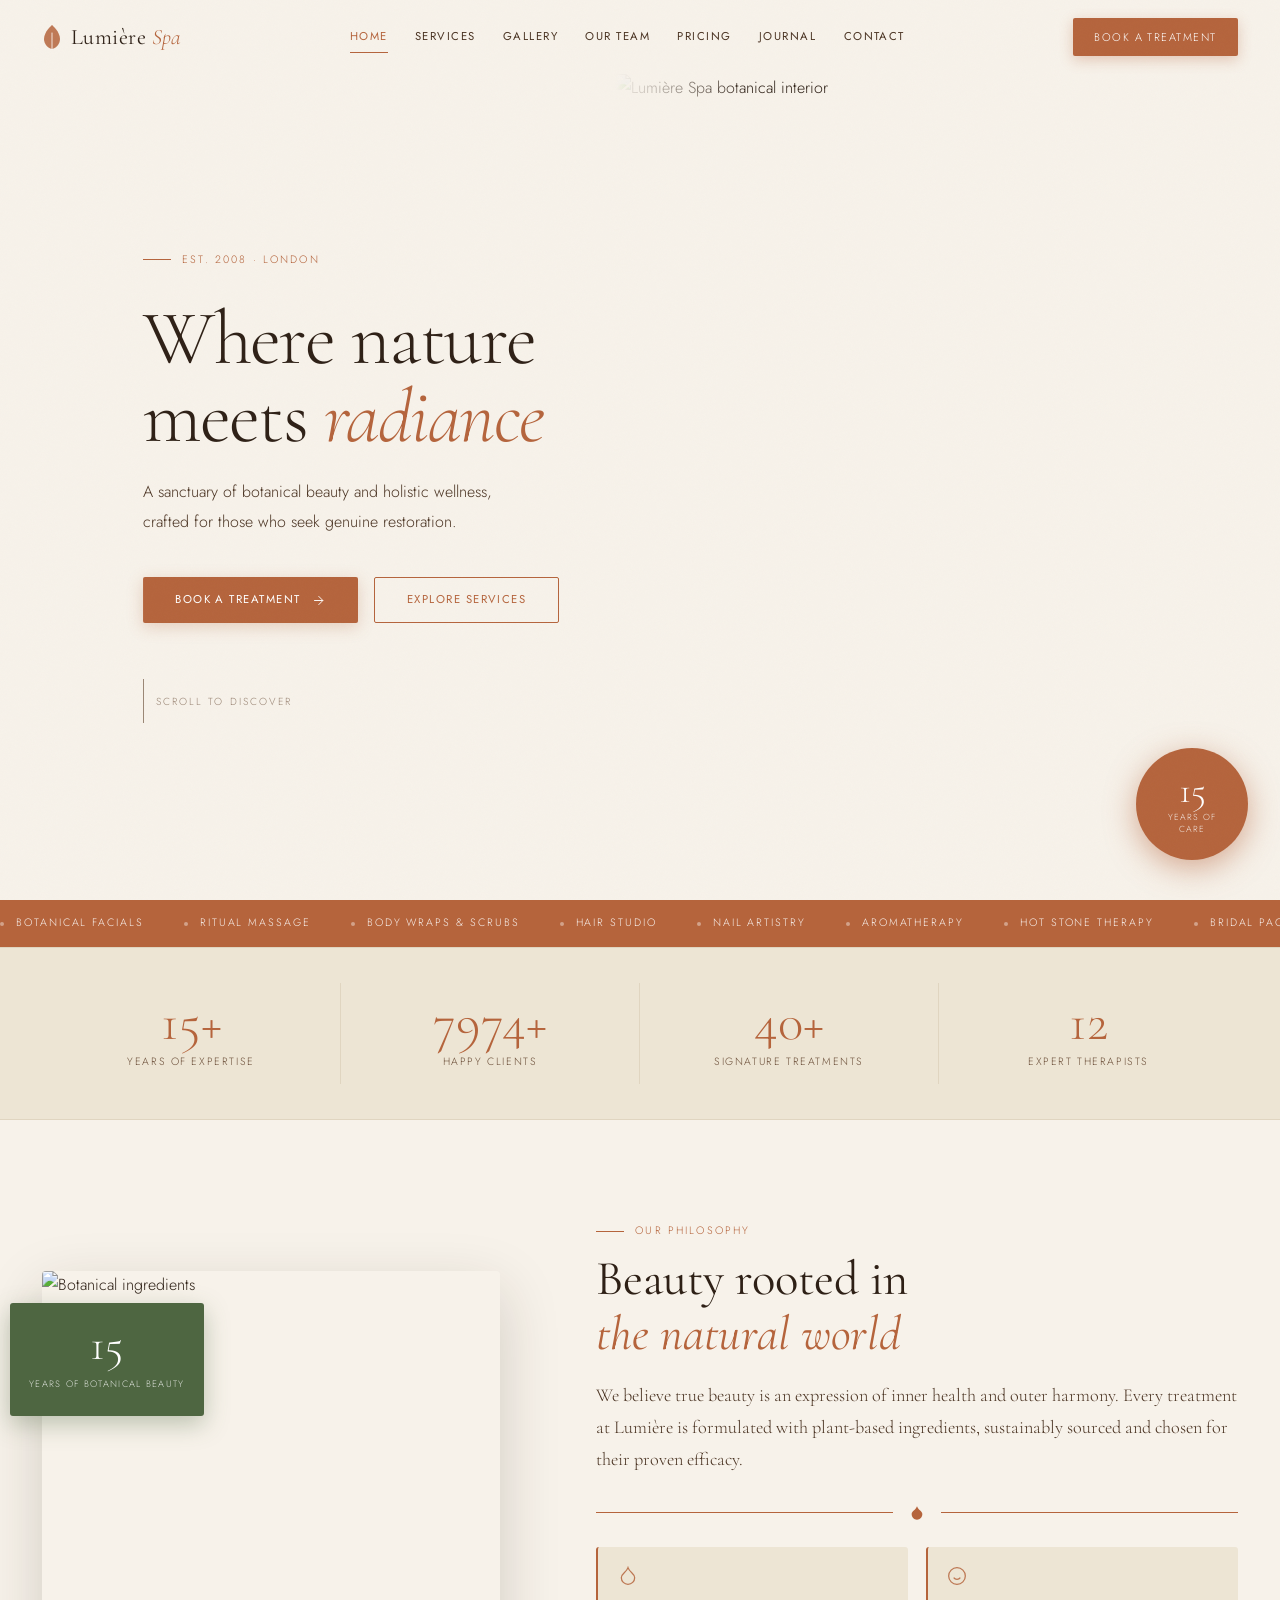
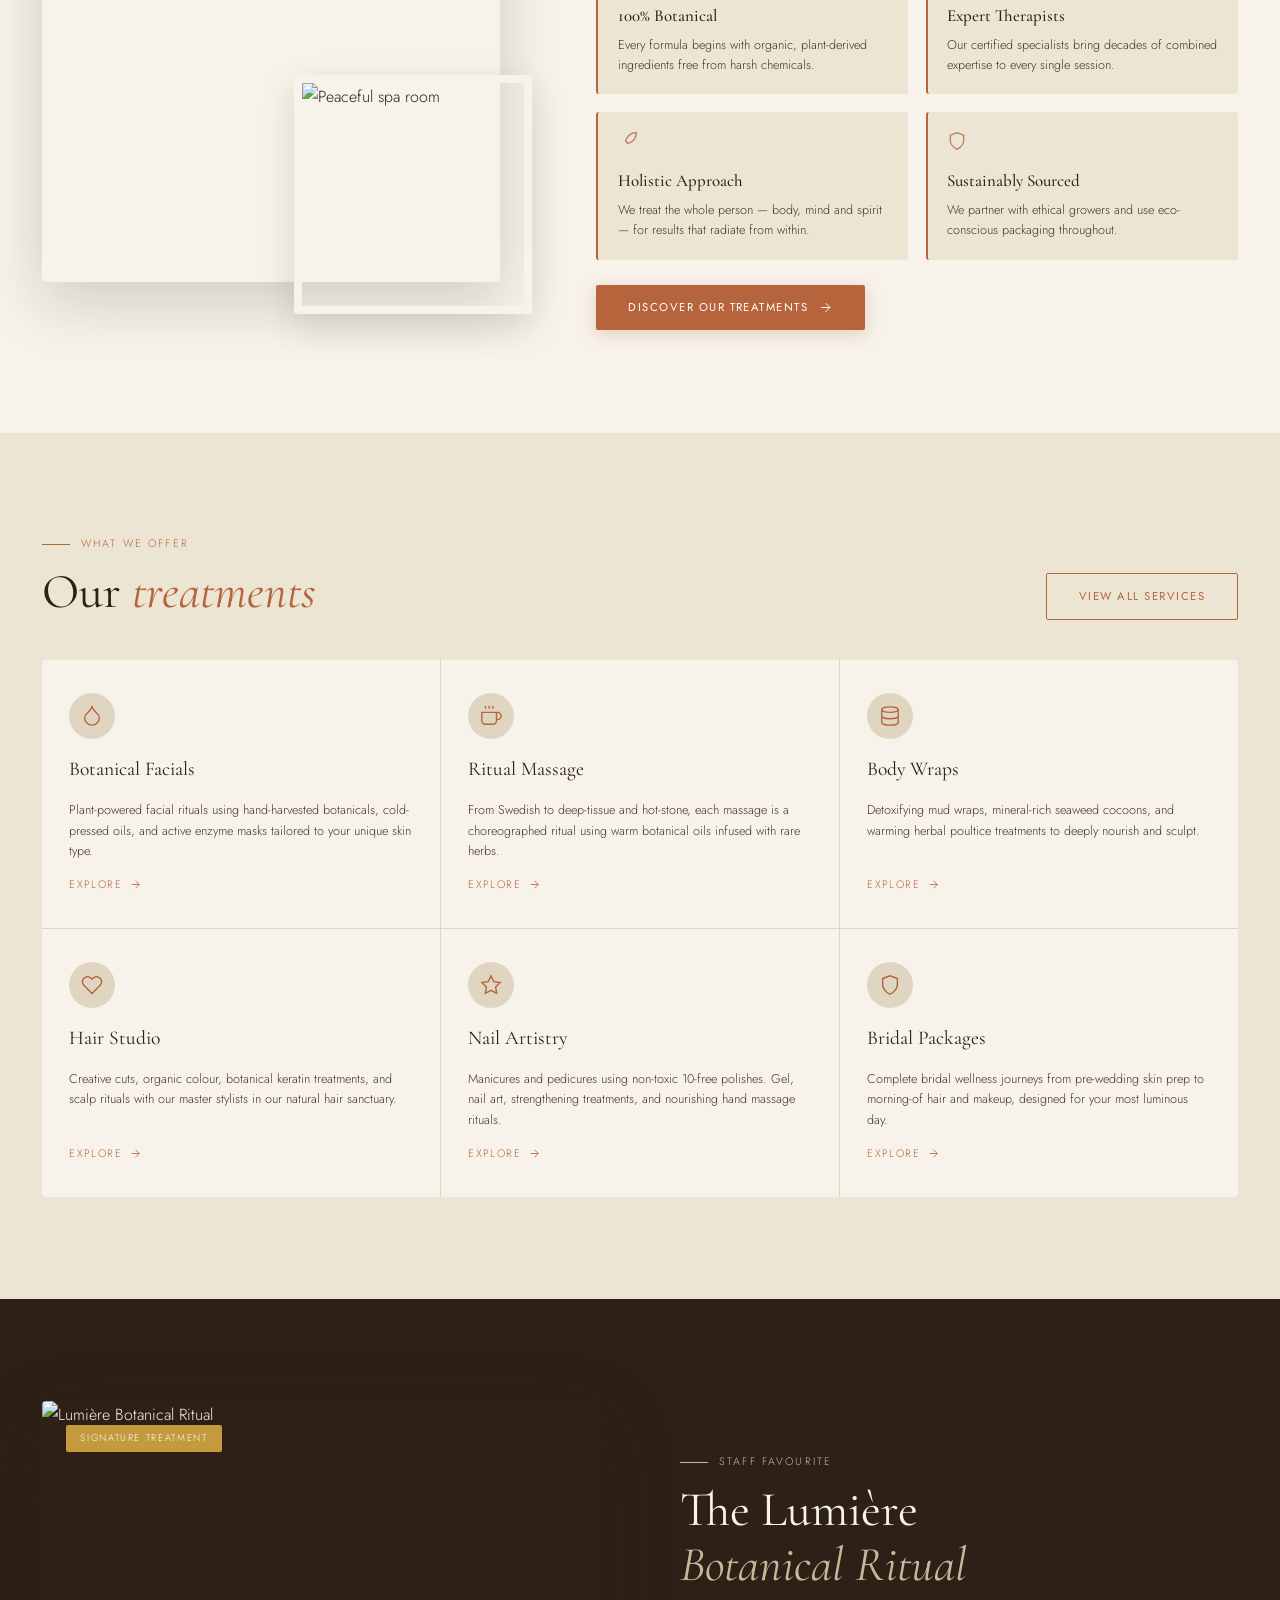
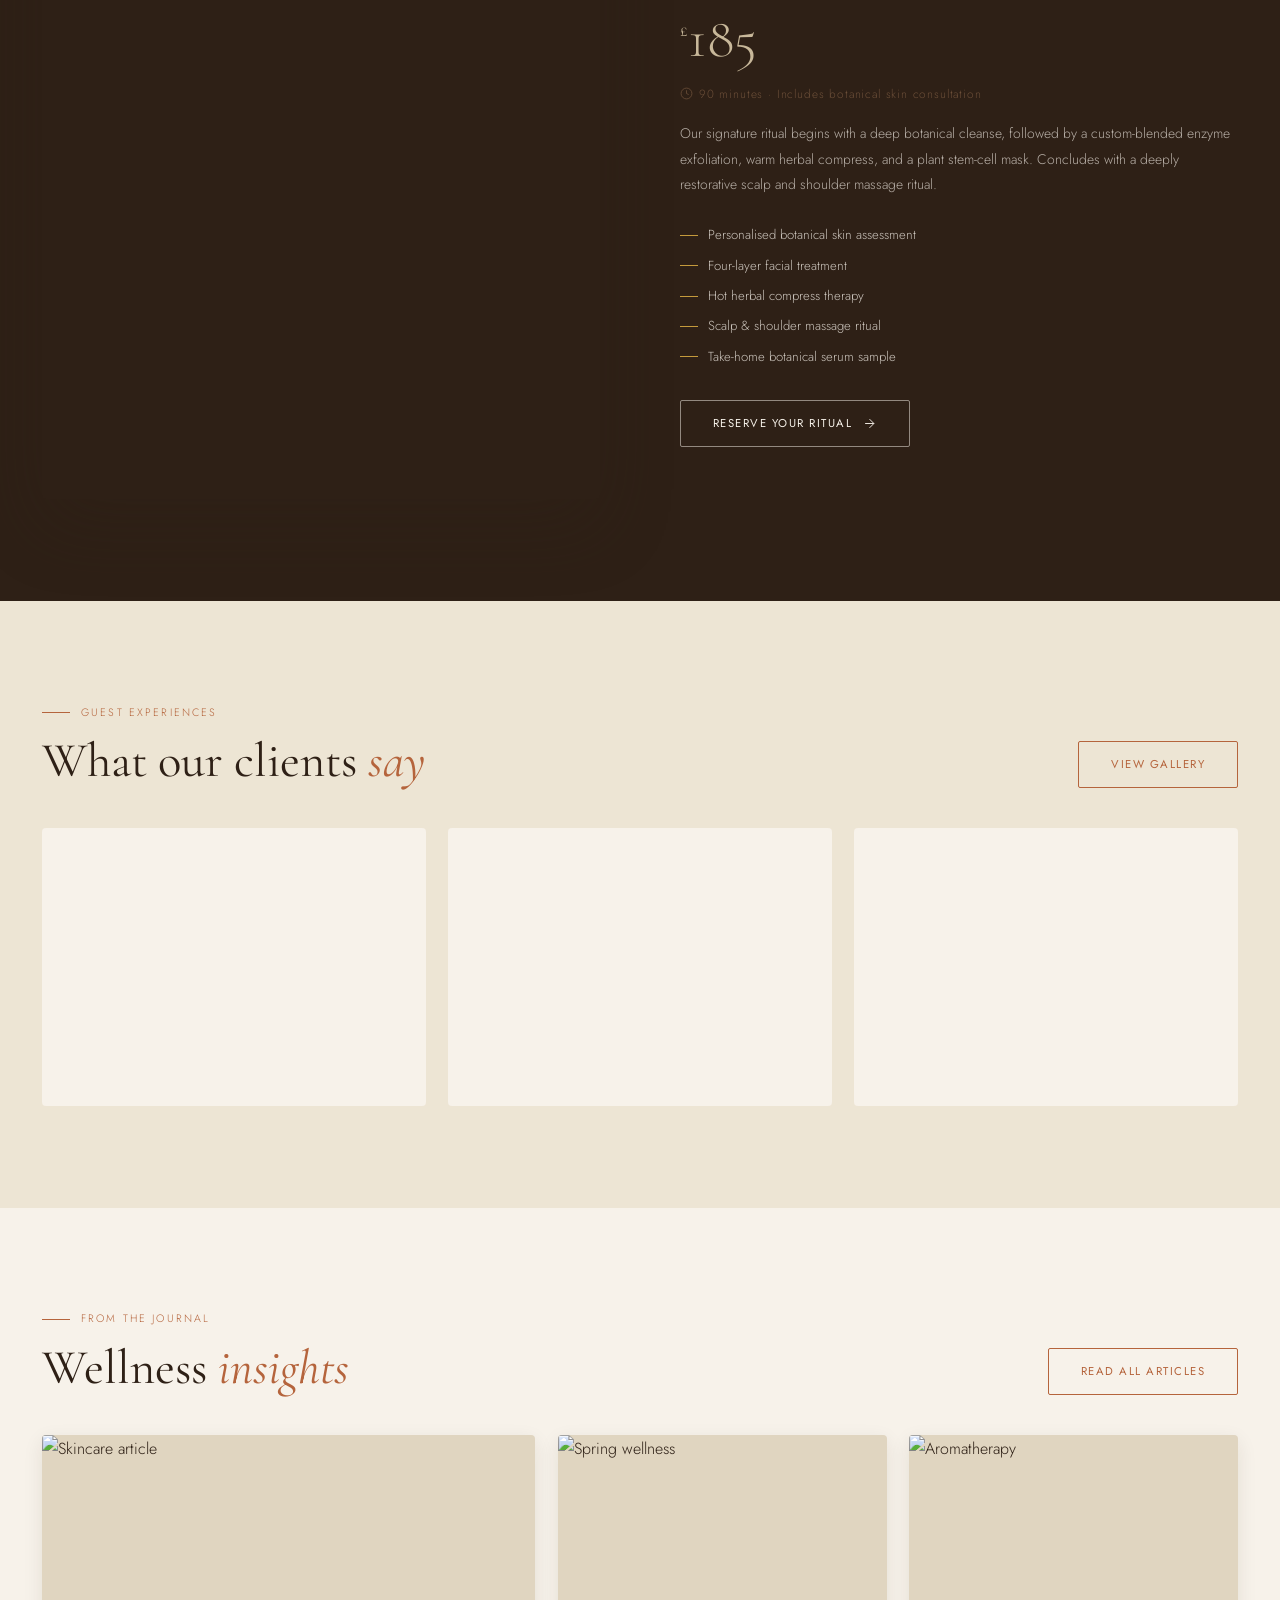
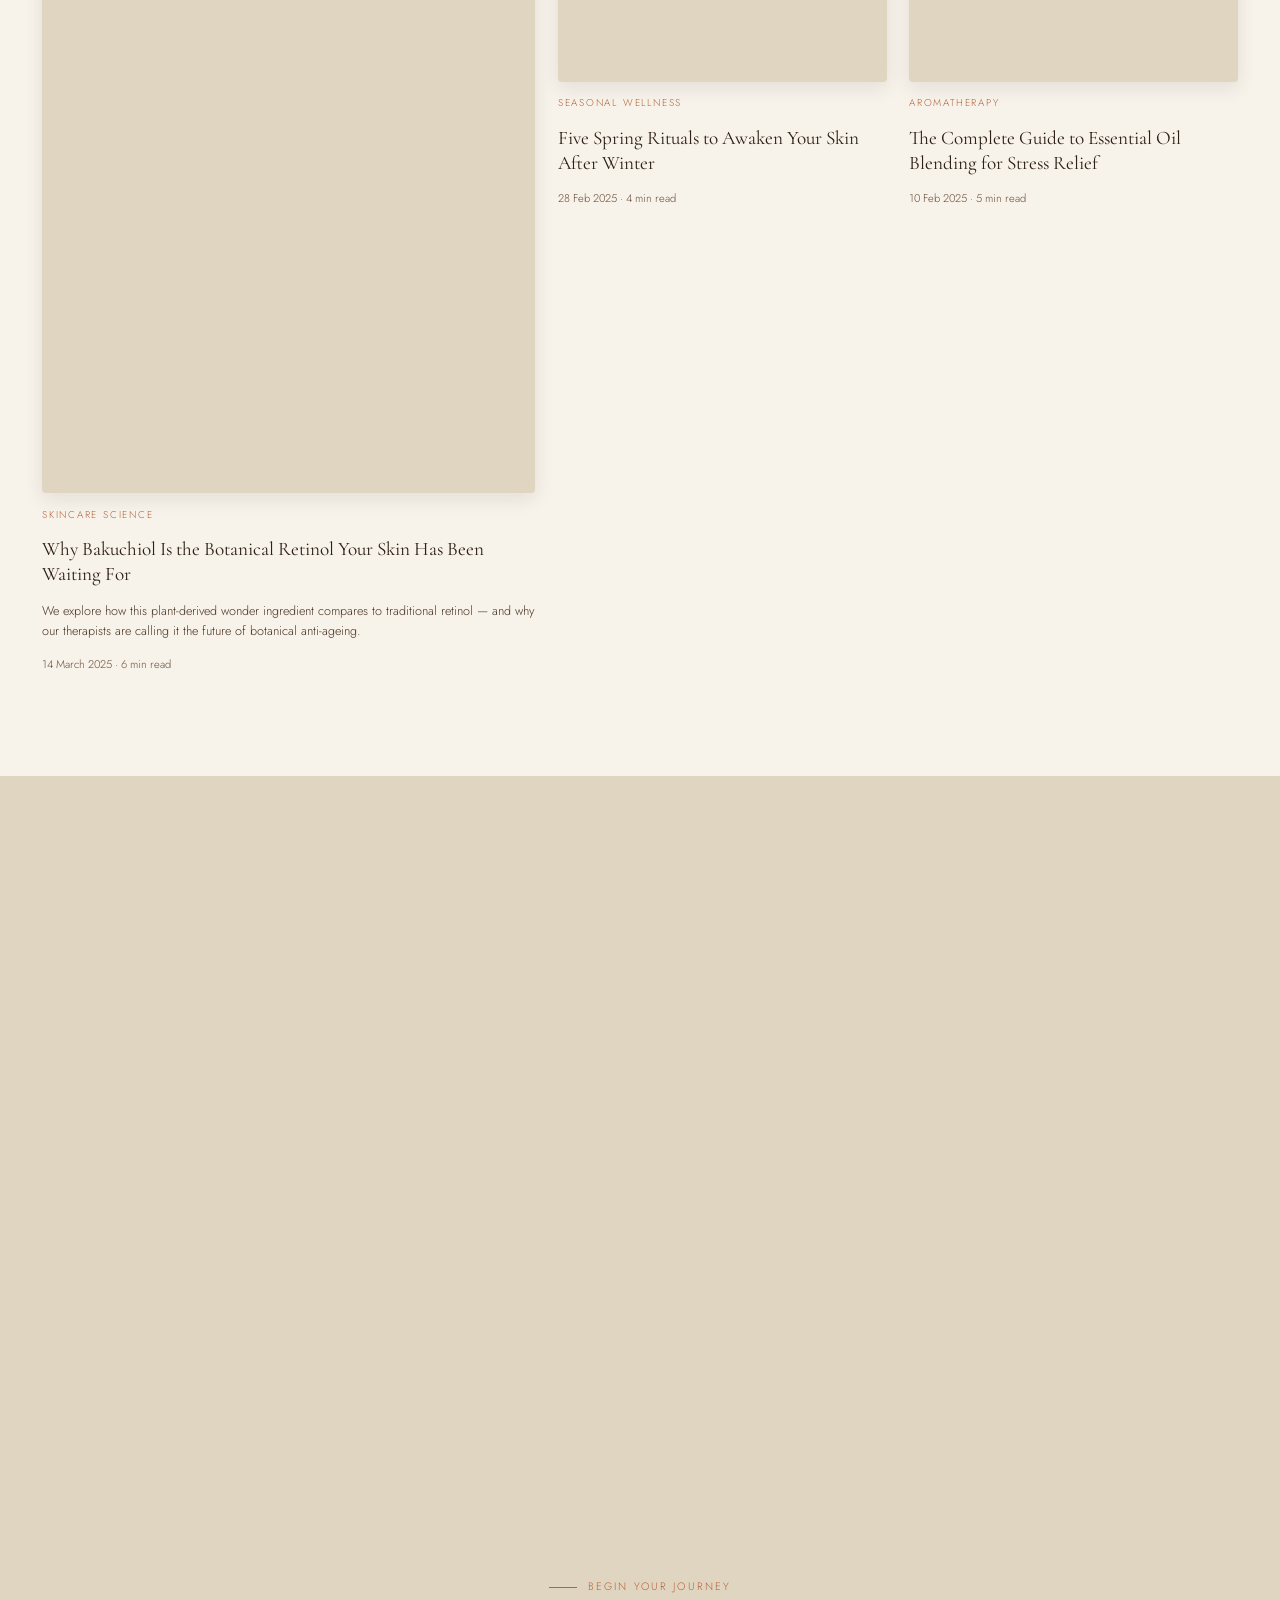
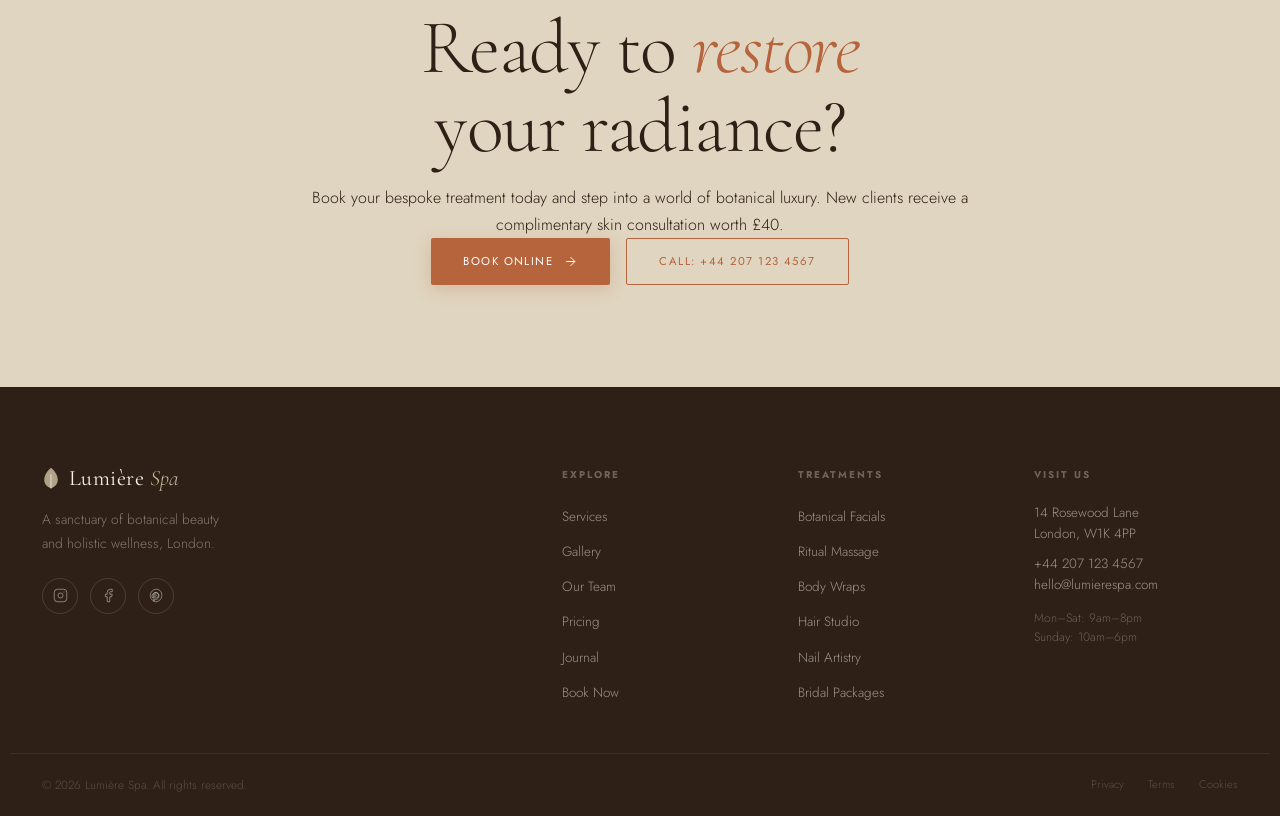
==== index.html @ 9cd01b58 "demo" ====
<!DOCTYPE html>
<html lang="en">
<head>
<meta charset="UTF-8"><meta name="viewport" content="width=device-width,initial-scale=1">
<title>Lumière Spa — Botanical Wellness & Beauty, London</title>
<link rel="stylesheet" href="style.css">
<style>
.hero{min-height:100svh;padding-top:var(--nav);display:grid;grid-template-columns:1fr 1.08fr;overflow:hidden}
.hero-l{display:flex;flex-direction:column;justify-content:center;padding:5rem 3.5rem 5rem 2rem;max-width:650px;margin-left:auto;position:relative;z-index:2}
.hero-sub{font-size:1rem;color:var(--bark2);max-width:390px;line-height:1.85;margin-bottom:2.5rem}
.hero-btns{display:flex;gap:1rem;flex-wrap:wrap}
.hero-scroll{margin-top:3.5rem;display:flex;align-items:center;gap:12px;font-size:.64rem;letter-spacing:.2em;text-transform:uppercase;color:var(--bark3);opacity:.65}
.hero-line{width:1px;height:44px;background:var(--bark3);animation:pulse 2s ease-in-out infinite}
@keyframes pulse{0%,100%{transform:scaleY(1);opacity:.4}50%{transform:scaleY(1.5);opacity:1}}
.hero-r{position:relative;overflow:hidden}
.hero-r img{width:100%;height:100%;object-fit:cover;transition:transform 10s ease}
.hero-r:hover img{transform:scale(1.06)}
.hero-fade{position:absolute;inset:0;background:linear-gradient(90deg,var(--cream) 0%,transparent 20%)}
.hero-badge{position:absolute;bottom:2.5rem;right:2rem;width:112px;height:112px;background:var(--terra);border-radius:50%;display:flex;flex-direction:column;align-items:center;justify-content:center;color:#fff;text-align:center;box-shadow:0 8px 30px rgba(181,100,60,.5);animation:float 4s ease-in-out infinite}
.hero-badge strong{font-family:var(--serif);font-size:2.3rem;font-weight:300;line-height:1;display:block}
.hero-badge small{font-size:.55rem;letter-spacing:.1em;text-transform:uppercase;opacity:.85;max-width:65px;line-height:1.3;display:block;margin-top:.15rem}
@keyframes float{0%,100%{transform:translateY(0) rotate(0)}50%{transform:translateY(-12px) rotate(2deg)}}

.stats{padding:2.2rem 0;background:var(--cream2);border-top:1px solid var(--parchment);border-bottom:1px solid var(--parchment)}
.sg{display:grid;grid-template-columns:repeat(4,1fr);text-align:center}
.si{padding:.8rem;border-right:1px solid var(--parchment)}
.si:last-child{border-right:none}
.si-n{font-family:var(--serif);font-size:3.3rem;font-weight:300;color:var(--terra);line-height:1;display:block;transition:transform .3s}
.si:hover .si-n{transform:scale(1.1) translateY(-3px)}
.si-l{font-size:.66rem;letter-spacing:.15em;text-transform:uppercase;color:var(--bark3);margin-top:.25rem;display:block}

.phil{display:grid;grid-template-columns:1fr 1.4fr;gap:6rem;align-items:center}
.phil-imgs{position:relative}
.pm{width:100%;aspect-ratio:3/4;object-fit:cover;border-radius:4px;box-shadow:0 20px 60px rgba(46,32,22,.18)}
.pa{position:absolute;bottom:-2rem;right:-2rem;width:52%;aspect-ratio:1;object-fit:cover;border-radius:4px;border:8px solid var(--cream);box-shadow:0 12px 35px rgba(46,32,22,.14)}
.pyr{position:absolute;top:2rem;left:-2rem;background:var(--moss);color:#fff;padding:1.3rem 1.2rem;text-align:center;border-radius:3px;box-shadow:0 8px 24px rgba(78,102,65,.35)}
.pyr strong{font-family:var(--serif);font-size:2.8rem;font-weight:300;display:block;line-height:1}
.pyr span{font-size:.58rem;letter-spacing:.14em;text-transform:uppercase;opacity:.8}
.phil-lead{font-family:var(--serif);font-size:1.14rem;font-weight:300;line-height:1.75;color:var(--bark2);margin:1.2rem 0 1.8rem}
.pillars{display:grid;grid-template-columns:1fr 1fr;gap:1.1rem;margin:1.6rem 0}
.pillar{padding:1.2rem;background:var(--cream2);border-radius:3px;border-left:2px solid var(--terra);transition:transform .3s,box-shadow .3s}
.pillar:hover{transform:translateY(-3px);box-shadow:0 8px 22px rgba(46,32,22,.08)}
.p-ico{color:var(--terra);margin-bottom:.5rem;opacity:.85}
.pillar h4{font-family:var(--serif);font-size:1.06rem;font-weight:500;margin-bottom:.25rem}
.pillar p{font-size:.79rem;color:var(--bark2);line-height:1.6}

.svc-grid{display:grid;grid-template-columns:repeat(3,1fr);gap:1px;background:var(--parchment);border-radius:4px;overflow:hidden;margin-top:2.5rem}
.svc-card{background:var(--cream);padding:2.1rem 1.7rem;display:flex;flex-direction:column;gap:.85rem;transition:background .3s,transform .3s;position:relative;overflow:hidden;cursor:pointer;text-decoration:none;color:inherit}
.svc-card::after{content:'';position:absolute;bottom:0;left:0;right:0;height:2px;background:var(--terra);transform:scaleX(0);transform-origin:left;transition:transform .35s var(--ease)}
.svc-card:hover{background:var(--cream2);transform:translateY(-4px)}
.svc-card:hover::after{transform:scaleX(1)}
.svc-ico{width:46px;height:46px;background:var(--parchment);border-radius:50%;display:flex;align-items:center;justify-content:center;color:var(--terra);transition:background .3s,transform .4s}
.svc-card:hover .svc-ico{background:var(--terra);color:#fff;transform:rotate(15deg) scale(1.12)}
.svc-card h3{font-family:var(--serif);font-size:1.22rem;font-weight:400}
.svc-card p{font-size:.79rem;color:var(--bark2);flex:1;line-height:1.65}
.svc-lnk{font-size:.67rem;letter-spacing:.13em;text-transform:uppercase;color:var(--terra);display:flex;align-items:center;gap:7px;transition:gap .3s}
.svc-card:hover .svc-lnk{gap:11px}

.feat-grid{display:grid;grid-template-columns:1fr 1fr;gap:5rem;align-items:center}
.feat-img{position:relative;aspect-ratio:4/5;overflow:hidden;border-radius:4px;box-shadow:0 24px 70px rgba(46,32,22,.3)}
.feat-img img{width:100%;height:100%;object-fit:cover;transition:transform .7s ease}
.feat-img:hover img{transform:scale(1.05)}
.feat-tag{position:absolute;top:1.5rem;left:1.5rem;background:var(--gold);color:#fff;padding:.32rem .9rem;font-size:.6rem;letter-spacing:.17em;text-transform:uppercase;border-radius:2px}
.feat-price{font-family:var(--serif);font-size:3.5rem;font-weight:300;color:var(--sand);margin:1.1rem 0;line-height:1}
.feat-price sup{font-size:1.1rem;vertical-align:super}
.feat-dur{font-size:.74rem;letter-spacing:.07em;color:var(--bark3);margin-bottom:1.1rem;display:flex;align-items:center;gap:6px}
.feat-desc{font-size:.87rem;color:rgba(247,242,234,.68);line-height:1.82;margin-bottom:1.7rem}
.feat-list{display:flex;flex-direction:column;gap:.5rem;margin-bottom:2rem}
.feat-list li{display:flex;align-items:center;gap:10px;font-size:.82rem;color:rgba(247,242,234,.78)}
.feat-list li::before{content:'';width:18px;height:1px;background:var(--gold);flex-shrink:0}

.testi-head{display:flex;justify-content:space-between;align-items:flex-end;margin-bottom:2.5rem;flex-wrap:wrap;gap:1.5rem}
.testi-grid{display:grid;grid-template-columns:repeat(3,1fr);gap:1.4rem}
.tcard{background:var(--cream);border-radius:4px;padding:1.8rem;display:flex;flex-direction:column;gap:.95rem;border:1px solid transparent;transition:border-color .3s,transform .4s,box-shadow .4s;cursor:default}
.tcard:hover{border-color:var(--parchment);transform:perspective(700px) rotateX(4deg) translateY(-6px);box-shadow:0 20px 50px rgba(46,32,22,.12)}
.stars{color:var(--gold);font-size:.92rem;letter-spacing:2px}
.tq{font-family:var(--serif);font-size:1.06rem;font-weight:300;font-style:italic;line-height:1.65;color:var(--bark2);flex:1}
.tq::before{content:'\201C';color:var(--terra)}
.tq::after{content:'\201D';color:var(--terra)}
.tauthor{display:flex;align-items:center;gap:10px}
.tav{width:38px;height:38px;border-radius:50%;background:var(--parchment);display:flex;align-items:center;justify-content:center;font-family:var(--serif);font-size:.95rem;color:var(--terra);flex-shrink:0}
.tname{font-size:.86rem;font-weight:400;color:var(--bark);display:block}
.trole{font-size:.7rem;color:var(--bark3)}

.jrnl-grid{display:grid;grid-template-columns:1.5fr 1fr 1fr;gap:1.4rem;margin-top:2.5rem}
.jcard{display:flex;flex-direction:column;gap:.85rem;transition:transform .35s}
.jcard:hover{transform:translateY(-7px)}
.jcard-img{overflow:hidden;border-radius:4px;background:var(--parchment);box-shadow:0 6px 20px rgba(46,32,22,.09)}
.jcard-img img{width:100%;height:100%;object-fit:cover;transition:transform .65s ease}
.jcard:hover .jcard-img img{transform:scale(1.07)}
.jcard--big .jcard-img{aspect-ratio:3/4}
.jcard:not(.jcard--big) .jcard-img{aspect-ratio:4/3}
.jcat{font-size:.62rem;letter-spacing:.18em;text-transform:uppercase;color:var(--terra)}
.jcard h3{font-family:var(--serif);font-size:1.2rem;font-weight:400;line-height:1.3;transition:color .3s}
.jcard:hover h3{color:var(--terra)}
.jcard p{font-size:.79rem;color:var(--bark2);line-height:1.6}
.jmeta{font-size:.7rem;color:var(--bark3)}

.cta-sec{text-align:center;position:relative;overflow:hidden}
.cta-glow{position:absolute;top:50%;left:50%;transform:translate(-50%,-50%);width:700px;height:700px;border-radius:50%;background:radial-gradient(circle,var(--parchment) 0%,transparent 70%);opacity:.55}
.cta-sec>*{position:relative;z-index:1}
.cta-sec .h-hero{margin:.8rem 0 1.1rem}
.cta-sec>p{font-size:.93rem;color:var(--bark2);max-width:480px;margin:0 auto 2.2rem}
.cta-btns{display:flex;gap:1rem;justify-content:center;flex-wrap:wrap}

@media(max-width:1100px){.hero{grid-template-columns:1fr}.hero-r{display:none}.hero-l{max-width:100%;padding:4rem 2rem}.phil{grid-template-columns:1fr;gap:3rem}.phil-imgs{max-width:480px}.svc-grid{grid-template-columns:1fr 1fr}.feat-grid{grid-template-columns:1fr}.testi-grid{grid-template-columns:1fr 1fr}.jrnl-grid{grid-template-columns:1fr 1fr}.sg{grid-template-columns:1fr 1fr}}
@media(max-width:680px){.svc-grid,.testi-grid,.jrnl-grid{grid-template-columns:1fr}.sg{grid-template-columns:1fr 1fr}.pillars{grid-template-columns:1fr}}
</style>
</head>
<body>
<div id="nav-ph"></div>
<main>

<!-- HERO -->
<section class="hero">
  <div class="hero-l">
    <div class="label">Est. 2008 · London</div>
    <h1 class="h-hero">Where nature<br>meets <em>radiance</em></h1>
    <p class="hero-sub">A sanctuary of botanical beauty and holistic wellness, crafted for those who seek genuine restoration.</p>
    <div class="hero-btns">
      <a href="booking.html" class="btn btn-fill">Book a Treatment <svg width="15" height="15" viewBox="0 0 24 24" fill="none" stroke="currentColor" stroke-width="1.5"><path d="M5 12h14M12 5l7 7-7 7"/></svg></a>
      <a href="services.html" class="btn btn-line">Explore Services</a>
    </div>
    <div class="hero-scroll"><div class="hero-line"></div>Scroll to discover</div>
  </div>
  <div class="hero-r">
    <img src="https://images.unsplash.com/photo-1600334129128-685c5582fd35?w=900&q=80&auto=format&fit=crop" alt="Lumière Spa botanical interior">
    <div class="hero-fade"></div>
    <div class="hero-badge"><strong>15</strong><small>Years of Care</small></div>
  </div>
</section>

<!-- MARQUEE -->
<div class="marquee-wrap" aria-hidden="true">
  <div class="mq-row">
    <div class="mq-track">
      <div class="mi"><span class="mi-dot"></span>Botanical Facials</div><div class="mi"><span class="mi-dot"></span>Ritual Massage</div><div class="mi"><span class="mi-dot"></span>Body Wraps & Scrubs</div><div class="mi"><span class="mi-dot"></span>Hair Studio</div><div class="mi"><span class="mi-dot"></span>Nail Artistry</div><div class="mi"><span class="mi-dot"></span>Aromatherapy</div><div class="mi"><span class="mi-dot"></span>Hot Stone Therapy</div><div class="mi"><span class="mi-dot"></span>Bridal Packages</div><div class="mi"><span class="mi-dot"></span>Botanical Facials</div><div class="mi"><span class="mi-dot"></span>Ritual Massage</div><div class="mi"><span class="mi-dot"></span>Body Wraps & Scrubs</div><div class="mi"><span class="mi-dot"></span>Hair Studio</div><div class="mi"><span class="mi-dot"></span>Nail Artistry</div><div class="mi"><span class="mi-dot"></span>Aromatherapy</div><div class="mi"><span class="mi-dot"></span>Hot Stone Therapy</div><div class="mi"><span class="mi-dot"></span>Bridal Packages</div>
    </div>
  </div>
</div>

<!-- STATS -->
<div class="stats">
  <div class="wrap">
    <div class="sg">
      <div class="si fu"><span class="si-n" data-count="15" data-suffix="+">0+</span><span class="si-l">Years of Expertise</span></div>
      <div class="si fu"><span class="si-n" data-count="8000" data-suffix="+">0+</span><span class="si-l">Happy Clients</span></div>
      <div class="si fu"><span class="si-n" data-count="40" data-suffix="+">0+</span><span class="si-l">Signature Treatments</span></div>
      <div class="si fu"><span class="si-n" data-count="12">0</span><span class="si-l">Expert Therapists</span></div>
    </div>
  </div>
</div>

<!-- PHILOSOPHY -->
<section class="sp" style="background:var(--cream)">
  <div class="wrap">
    <div class="phil">
      <div class="phil-imgs fu">
        <img class="pm" src="https://images.unsplash.com/photo-1544161515-4ab6ce6db874?w=600&q=80&auto=format&fit=crop" alt="Botanical ingredients">
        <img class="pa" src="https://images.unsplash.com/photo-1540555700478-4be289fbecef?w=350&q=80&auto=format&fit=crop" alt="Peaceful spa room">
        <div class="pyr"><strong>15</strong><span>Years of Botanical Beauty</span></div>
      </div>
      <div>
        <div class="label fu">Our Philosophy</div>
        <h2 class="h-sec fu">Beauty rooted in<br><em>the natural world</em></h2>
        <p class="phil-lead fu">We believe true beauty is an expression of inner health and outer harmony. Every treatment at Lumière is formulated with plant-based ingredients, sustainably sourced and chosen for their proven efficacy.</p>
        <div class="leaf-div fu"><svg width="16" height="16" viewBox="0 0 24 24" fill="var(--terra)"><path d="M12 2C10 8 4 9 4 14c0 4.4 3.6 8 8 8s8-3.6 8-8c0-5-6-6-8-12z"/></svg></div>
        <div class="pillars">
          <div class="pillar fu"><div class="p-ico"><svg width="20" height="20" viewBox="0 0 24 24" fill="none" stroke="currentColor" stroke-width="1.5"><path d="M12 2C10 8 4 9 4 14c0 4.4 3.6 8 8 8s8-3.6 8-8c0-5-6-6-8-12z"/></svg></div><h4>100% Botanical</h4><p>Every formula begins with organic, plant-derived ingredients free from harsh chemicals.</p></div>
          <div class="pillar fu"><div class="p-ico"><svg width="20" height="20" viewBox="0 0 24 24" fill="none" stroke="currentColor" stroke-width="1.5"><circle cx="12" cy="12" r="10"/><path d="M8 14s1.5 2 4 2 4-2 4-2"/><line x1="9" y1="9" x2="9.01" y2="9" stroke-width="2.5"/><line x1="15" y1="9" x2="15.01" y2="9" stroke-width="2.5"/></svg></div><h4>Expert Therapists</h4><p>Our certified specialists bring decades of combined expertise to every single session.</p></div>
          <div class="pillar fu"><div class="p-ico"><svg width="20" height="20" viewBox="0 0 24 24" fill="none" stroke="currentColor" stroke-width="1.5"><path d="M12 15l-3-3a22 22 0 012-3.95A12.88 12.88 0 0122 2c0 2.72-.78 7.5-6 11a22 22 0 01-4 2z"/></svg></div><h4>Holistic Approach</h4><p>We treat the whole person — body, mind and spirit — for results that radiate from within.</p></div>
          <div class="pillar fu"><div class="p-ico"><svg width="20" height="20" viewBox="0 0 24 24" fill="none" stroke="currentColor" stroke-width="1.5"><path d="M12 22s8-4 8-10V5l-8-3-8 3v7c0 6 8 10 8 10z"/></svg></div><h4>Sustainably Sourced</h4><p>We partner with ethical growers and use eco-conscious packaging throughout.</p></div>
        </div>
        <a href="services.html" class="btn btn-fill fu">Discover Our Treatments <svg width="15" height="15" viewBox="0 0 24 24" fill="none" stroke="currentColor" stroke-width="1.5"><path d="M5 12h14M12 5l7 7-7 7"/></svg></a>
      </div>
    </div>
  </div>
</section>

<!-- SERVICES PREVIEW -->
<section class="sp bg2">
  <div class="wrap">
    <div style="display:flex;justify-content:space-between;align-items:flex-end;flex-wrap:wrap;gap:1.5rem;margin-bottom:.5rem">
      <div><div class="label fu">What We Offer</div><h2 class="h-sec fu">Our <em>treatments</em></h2></div>
      <a href="services.html" class="btn btn-line fu">View All Services</a>
    </div>
    <div class="svc-grid">
      <a href="services.html" class="svc-card fu"><div class="svc-ico"><svg width="22" height="22" viewBox="0 0 24 24" fill="none" stroke="currentColor" stroke-width="1.5"><path d="M12 2C10 8 4 9 4 14c0 4.4 3.6 8 8 8s8-3.6 8-8c0-5-6-6-8-12z"/></svg></div><h3>Botanical Facials</h3><p>Plant-powered facial rituals using hand-harvested botanicals, cold-pressed oils, and active enzyme masks tailored to your unique skin type.</p><span class="svc-lnk">Explore <svg width="13" height="13" viewBox="0 0 24 24" fill="none" stroke="currentColor" stroke-width="1.5"><path d="M5 12h14M12 5l7 7-7 7"/></svg></span></a>
      <a href="services.html" class="svc-card fu"><div class="svc-ico"><svg width="22" height="22" viewBox="0 0 24 24" fill="none" stroke="currentColor" stroke-width="1.5"><path d="M18 8h1a4 4 0 010 8h-1M2 8h16v9a4 4 0 01-4 4H6a4 4 0 01-4-4V8z"/><line x1="6" y1="1" x2="6" y2="4"/><line x1="10" y1="1" x2="10" y2="4"/><line x1="14" y1="1" x2="14" y2="4"/></svg></div><h3>Ritual Massage</h3><p>From Swedish to deep-tissue and hot-stone, each massage is a choreographed ritual using warm botanical oils infused with rare herbs.</p><span class="svc-lnk">Explore <svg width="13" height="13" viewBox="0 0 24 24" fill="none" stroke="currentColor" stroke-width="1.5"><path d="M5 12h14M12 5l7 7-7 7"/></svg></span></a>
      <a href="services.html" class="svc-card fu"><div class="svc-ico"><svg width="22" height="22" viewBox="0 0 24 24" fill="none" stroke="currentColor" stroke-width="1.5"><ellipse cx="12" cy="5" rx="9" ry="3"/><path d="M21 12c0 1.66-4 3-9 3s-9-1.34-9-3M3 5v14c0 1.66 4 3 9 3s9-1.34 9-3V5"/></svg></div><h3>Body Wraps</h3><p>Detoxifying mud wraps, mineral-rich seaweed cocoons, and warming herbal poultice treatments to deeply nourish and sculpt.</p><span class="svc-lnk">Explore <svg width="13" height="13" viewBox="0 0 24 24" fill="none" stroke="currentColor" stroke-width="1.5"><path d="M5 12h14M12 5l7 7-7 7"/></svg></span></a>
      <a href="services.html" class="svc-card fu"><div class="svc-ico"><svg width="22" height="22" viewBox="0 0 24 24" fill="none" stroke="currentColor" stroke-width="1.5"><path d="M20.84 4.61a5.5 5.5 0 00-7.78 0L12 5.67l-1.06-1.06a5.5 5.5 0 00-7.78 7.78l1.06 1.06L12 21.23l7.78-7.78 1.06-1.06a5.5 5.5 0 000-7.78z"/></svg></div><h3>Hair Studio</h3><p>Creative cuts, organic colour, botanical keratin treatments, and scalp rituals with our master stylists in our natural hair sanctuary.</p><span class="svc-lnk">Explore <svg width="13" height="13" viewBox="0 0 24 24" fill="none" stroke="currentColor" stroke-width="1.5"><path d="M5 12h14M12 5l7 7-7 7"/></svg></span></a>
      <a href="services.html" class="svc-card fu"><div class="svc-ico"><svg width="22" height="22" viewBox="0 0 24 24" fill="none" stroke="currentColor" stroke-width="1.5"><polygon points="12 2 15.09 8.26 22 9.27 17 14.14 18.18 21.02 12 17.77 5.82 21.02 7 14.14 2 9.27 8.91 8.26 12 2"/></svg></div><h3>Nail Artistry</h3><p>Manicures and pedicures using non-toxic 10-free polishes. Gel, nail art, strengthening treatments, and nourishing hand massage rituals.</p><span class="svc-lnk">Explore <svg width="13" height="13" viewBox="0 0 24 24" fill="none" stroke="currentColor" stroke-width="1.5"><path d="M5 12h14M12 5l7 7-7 7"/></svg></span></a>
      <a href="services.html" class="svc-card fu"><div class="svc-ico"><svg width="22" height="22" viewBox="0 0 24 24" fill="none" stroke="currentColor" stroke-width="1.5"><path d="M12 22s8-4 8-10V5l-8-3-8 3v7c0 6 8 10 8 10z"/></svg></div><h3>Bridal Packages</h3><p>Complete bridal wellness journeys from pre-wedding skin prep to morning-of hair and makeup, designed for your most luminous day.</p><span class="svc-lnk">Explore <svg width="13" height="13" viewBox="0 0 24 24" fill="none" stroke="currentColor" stroke-width="1.5"><path d="M5 12h14M12 5l7 7-7 7"/></svg></span></a>
    </div>
  </div>
</section>

<!-- FEATURED TREATMENT -->
<section class="sp bg-dark">
  <div class="wrap">
    <div class="feat-grid">
      <div class="feat-img fu">
        <img src="https://images.unsplash.com/photo-1515377905703-c4788e51af15?w=700&q=80&auto=format&fit=crop" alt="Lumière Botanical Ritual">
        <span class="feat-tag">Signature Treatment</span>
      </div>
      <div class="fu">
        <div class="label">Staff Favourite</div>
        <h2 class="h-sec">The Lumière<br><em>Botanical Ritual</em></h2>
        <div class="feat-price"><sup>£</sup>185</div>
        <div class="feat-dur"><svg width="13" height="13" viewBox="0 0 24 24" fill="none" stroke="currentColor" stroke-width="1.5"><circle cx="12" cy="12" r="10"/><polyline points="12 6 12 12 16 14"/></svg> 90 minutes · Includes botanical skin consultation</div>
        <p class="feat-desc">Our signature ritual begins with a deep botanical cleanse, followed by a custom-blended enzyme exfoliation, warm herbal compress, and a plant stem-cell mask. Concludes with a deeply restorative scalp and shoulder massage ritual.</p>
        <ul class="feat-list">
          <li>Personalised botanical skin assessment</li>
          <li>Four-layer facial treatment</li>
          <li>Hot herbal compress therapy</li>
          <li>Scalp &amp; shoulder massage ritual</li>
          <li>Take-home botanical serum sample</li>
        </ul>
        <a href="booking.html" class="btn btn-line-lt">Reserve Your Ritual <svg width="15" height="15" viewBox="0 0 24 24" fill="none" stroke="currentColor" stroke-width="1.5"><path d="M5 12h14M12 5l7 7-7 7"/></svg></a>
      </div>
    </div>
  </div>
</section>

<!-- TESTIMONIALS -->
<section class="sp bg2">
  <div class="wrap">
    <div class="testi-head">
      <div><div class="label fu">Guest Experiences</div><h2 class="h-sec fu">What our clients <em>say</em></h2></div>
      <a href="gallery.html" class="btn btn-line fu">View Gallery</a>
    </div>
    <div class="testi-grid">
      <div class="tcard fu"><div class="stars">★★★★★</div><p class="tq">The Botanical Ritual completely transformed my skin. I've been to many spas in London but Lumière is on another level — the care, the scents, the sheer expertise of every therapist.</p><div class="tauthor"><div class="tav">SH</div><div><span class="tname">Sophia Harrison</span><span class="trole">Regular Client since 2019</span></div></div></div>
      <div class="tcard fu"><div class="stars">★★★★★</div><p class="tq">My bridal package was an absolute dream. The team ensured I felt completely relaxed and utterly radiant on my wedding day. Every detail was thoughtfully curated.</p><div class="tauthor"><div class="tav">AC</div><div><span class="tname">Amara Osei-Clarke</span><span class="trole">Bride, June 2024</span></div></div></div>
      <div class="tcard fu"><div class="stars">★★★★★</div><p class="tq">The hot stone massage is absolutely exceptional. I left feeling like a completely different person. The botanical oils linger beautifully all day long. Utterly divine.</p><div class="tauthor"><div class="tav">JF</div><div><span class="tname">James Fairweather</span><span class="trole">Monthly Visitor</span></div></div></div>
    </div>
  </div>
</section>

<!-- JOURNAL PREVIEW -->
<section class="sp" style="background:var(--cream)">
  <div class="wrap">
    <div style="display:flex;justify-content:space-between;align-items:flex-end;flex-wrap:wrap;gap:1.5rem">
      <div><div class="label fu">From the Journal</div><h2 class="h-sec fu">Wellness <em>insights</em></h2></div>
      <a href="blog.html" class="btn btn-line fu">Read All Articles</a>
    </div>
    <div class="jrnl-grid">
      <a href="blog.html" class="jcard jcard--big fu"><div class="jcard-img"><img src="https://images.unsplash.com/photo-1556228720-195a672e8a03?w=600&q=80&auto=format&fit=crop" alt="Skincare article" loading="lazy"></div><div class="jcat">Skincare Science</div><h3>Why Bakuchiol Is the Botanical Retinol Your Skin Has Been Waiting For</h3><p>We explore how this plant-derived wonder ingredient compares to traditional retinol — and why our therapists are calling it the future of botanical anti-ageing.</p><div class="jmeta">14 March 2025 · 6 min read</div></a>
      <a href="blog.html" class="jcard fu"><div class="jcard-img"><img src="https://images.unsplash.com/photo-1498837167922-ddd27525d352?w=500&q=80&auto=format&fit=crop" alt="Spring wellness" loading="lazy"></div><div class="jcat">Seasonal Wellness</div><h3>Five Spring Rituals to Awaken Your Skin After Winter</h3><div class="jmeta">28 Feb 2025 · 4 min read</div></a>
      <a href="blog.html" class="jcard fu"><div class="jcard-img"><img src="https://images.unsplash.com/photo-1544367567-0f2fcb009e0b?w=500&q=80&auto=format&fit=crop" alt="Aromatherapy" loading="lazy"></div><div class="jcat">Aromatherapy</div><h3>The Complete Guide to Essential Oil Blending for Stress Relief</h3><div class="jmeta">10 Feb 2025 · 5 min read</div></a>
    </div>
  </div>
</section>

<!-- CTA BANNER -->
<section class="sp cta-sec bg-p">
  <div class="cta-glow" aria-hidden="true"></div>
  <div class="wrap-sm">
    <div class="label fu" style="justify-content:center">Begin Your Journey</div>
    <h2 class="h-hero fu">Ready to <em>restore</em><br>your radiance?</h2>
    <p class="fu">Book your bespoke treatment today and step into a world of botanical luxury. New clients receive a complimentary skin consultation worth £40.</p>
    <div class="cta-btns fu">
      <a href="booking.html" class="btn btn-fill">Book Online <svg width="15" height="15" viewBox="0 0 24 24" fill="none" stroke="currentColor" stroke-width="1.5"><path d="M5 12h14M12 5l7 7-7 7"/></svg></a>
      <a href="tel:+442071234567" class="btn btn-line">Call: +44 207 123 4567</a>
    </div>
  </div>
</section>

</main>
<div id="ft-ph"></div>
<script src="shared.js"></script>
</body>
</html>
---- style.css ----
@import url('https://fonts.googleapis.com/css2?family=Cormorant+Garamond:ital,wght@0,300;0,400;0,500;0,600;1,300;1,400;1,500&family=Jost:wght@300;400;500;600&display=swap');

:root {
  --cream:#F7F2EA; --cream2:#EDE5D4; --parchment:#E0D5C0; --sand:#C8B89A;
  --terra:#B5643C; --terra-d:#8C4628; --terra-l:#CC7E56;
  --moss:#4E6641; --moss-l:#6A8A5A; --sage:#9AAE8A;
  --bark:#2E2016; --bark2:#4A3322; --bark3:#6B4E38;
  --gold:#C49A3C; --gold2:#D4AA50;
  --serif:'Cormorant Garamond',Georgia,serif;
  --sans:'Jost',system-ui,sans-serif;
  --nav:74px; --max:1260px; --sp:clamp(4rem,8vw,7rem);
  --ease:cubic-bezier(.4,0,.2,1);
}
*,*::before,*::after{box-sizing:border-box;margin:0;padding:0}
html{scroll-behavior:smooth}
body{font-family:var(--sans);background:var(--cream);color:var(--bark);font-weight:300;line-height:1.7;overflow-x:hidden}
img{display:block;max-width:100%;height:auto}
a{color:inherit;text-decoration:none}
ul,ol{list-style:none}
address{font-style:normal}
button{cursor:pointer;border:none;background:none;font-family:inherit;color:inherit}
input,select,textarea{font-family:inherit}

/* GRAIN OVERLAY */
body::after{content:'';position:fixed;inset:0;pointer-events:none;z-index:9999;opacity:.025;background-image:url("data:image/svg+xml,%3Csvg viewBox='0 0 512 512' xmlns='http://www.w3.org/2000/svg'%3E%3Cfilter id='n'%3E%3CfeTurbulence type='fractalNoise' baseFrequency='.85' numOctaves='4' stitchTiles='stitch'/%3E%3C/filter%3E%3Crect width='100%25' height='100%25' filter='url(%23n)'/%3E%3C/svg%3E");background-size:220px}

/* ============================
   NAVIGATION
============================= */
.nav{position:fixed;top:0;left:0;right:0;height:var(--nav);z-index:500;transition:background .4s var(--ease),box-shadow .4s var(--ease)}
.nav.solid{background:rgba(247,242,234,.96);backdrop-filter:blur(16px);-webkit-backdrop-filter:blur(16px);box-shadow:0 1px 0 rgba(46,32,22,.09)}
.nav-inner{max-width:var(--max);margin:0 auto;padding:0 2rem;height:100%;display:flex;align-items:center;gap:1.5rem}
.logo{display:flex;align-items:center;gap:9px;flex-shrink:0;transition:transform .3s}
.logo:hover{transform:scale(1.03)}
.logo-icon{color:var(--terra);display:flex;transition:transform .4s}
.logo:hover .logo-icon{transform:rotate(15deg)}
.logo-name{font-family:var(--serif);font-size:1.38rem;font-weight:400;letter-spacing:.02em;line-height:1;color:var(--bark)}
.logo-name em{font-style:italic;color:var(--terra);font-weight:300}
.nav-links{flex:1;display:flex;justify-content:center}
.nav-links a{display:block;padding:.5rem .85rem;font-size:.71rem;font-weight:400;letter-spacing:.13em;text-transform:uppercase;color:var(--bark2);position:relative;transition:color .3s}
.nav-links a::after{content:'';position:absolute;bottom:2px;left:.85rem;right:.85rem;height:1px;background:var(--terra);transform:scaleX(0);transform-origin:left;transition:transform .35s var(--ease)}
.nav-links a:hover,.nav-links a.active{color:var(--terra)}
.nav-links a:hover::after,.nav-links a.active::after{transform:scaleX(1)}
.nav-cta{flex-shrink:0;padding:.58rem 1.35rem;background:var(--terra);color:#fff;font-size:.69rem;letter-spacing:.13em;text-transform:uppercase;border-radius:2px;transition:background .3s,transform .3s,box-shadow .3s;white-space:nowrap;box-shadow:0 4px 14px rgba(181,100,60,.3)}
.nav-cta:hover{background:var(--terra-d);transform:translateY(-2px);box-shadow:0 8px 20px rgba(181,100,60,.4)}
.burger{display:none;flex-direction:column;gap:5px;padding:8px;margin-left:auto}
.burger span{display:block;width:22px;height:1.5px;background:var(--bark);transition:.35s var(--ease);transform-origin:center}
.burger.open span:nth-child(1){transform:translateY(6.5px) rotate(45deg)}
.burger.open span:nth-child(2){opacity:0;transform:scaleX(0)}
.burger.open span:nth-child(3){transform:translateY(-6.5px) rotate(-45deg)}
.mob-nav{position:fixed;inset:0;background:var(--bark);z-index:490;display:flex;flex-direction:column;align-items:center;justify-content:center;gap:.3rem;transform:translateX(100%);transition:transform .55s cubic-bezier(.76,0,.24,1)}
.mob-nav.open{transform:none}
.mob-nav a{font-family:var(--serif);font-size:2.6rem;font-weight:300;color:var(--cream);padding:.3rem 0;display:block;transition:color .3s letter-spacing:.02em;opacity:0;transform:translateX(30px)}
.mob-nav.open a{opacity:1;transform:none}
.mob-nav.open a:nth-child(1){transition-delay:.05s}
.mob-nav.open a:nth-child(2){transition-delay:.1s}
.mob-nav.open a:nth-child(3){transition-delay:.15s}
.mob-nav.open a:nth-child(4){transition-delay:.2s}
.mob-nav.open a:nth-child(5){transition-delay:.25s}
.mob-nav.open a:nth-child(6){transition-delay:.3s}
.mob-nav.open a:nth-child(7){transition-delay:.35s}
.mob-nav a{transition:color .3s,opacity .4s,transform .4s}
.mob-nav a:hover{color:var(--sand)}
.mob-cta{margin-top:1.5rem!important;padding:.7rem 2.5rem!important;border:1px solid var(--sand)!important;color:var(--sand)!important;font-family:var(--sans)!important;font-size:.72rem!important;letter-spacing:.14em!important;text-transform:uppercase!important;border-radius:2px;transition:.3s!important;font-size:.72rem!important}
.mob-cta:hover{background:var(--sand)!important;color:var(--bark)!important}

/* ============================
   LAYOUT & UTILITIES
============================= */
.wrap{max-width:var(--max);margin:0 auto;padding:0 2rem}
.wrap-sm{max-width:820px;margin:0 auto;padding:0 2rem}
.wrap-md{max-width:1040px;margin:0 auto;padding:0 2rem}
section.sp{padding:var(--sp) 0}
.bg2{background:var(--cream2)}
.bg-p{background:var(--parchment)}
.bg-dark{background:var(--bark);color:var(--cream)}
.text-center{text-align:center}

.label{display:flex;align-items:center;gap:11px;font-size:.67rem;letter-spacing:.2em;text-transform:uppercase;color:var(--terra);margin-bottom:.75rem}
.label::before{content:'';width:28px;height:1px;background:var(--terra);flex-shrink:0}
.bg-dark .label{color:var(--sand)}
.bg-dark .label::before{background:var(--sand)}
.text-center .label{justify-content:center}
.text-center .label::before{display:none}

.h-hero{font-family:var(--serif);font-size:clamp(3.2rem,6vw,6.5rem);font-weight:300;line-height:1.02;letter-spacing:-.02em}
.h-hero em{font-style:italic;color:var(--terra)}
.h-sec{font-family:var(--serif);font-size:clamp(2rem,3.8vw,3.4rem);font-weight:400;line-height:1.12}
.h-sec em{font-style:italic;color:var(--terra)}
.bg-dark .h-sec em{color:var(--sand)}

.btn{display:inline-flex;align-items:center;gap:10px;padding:.8rem 2rem;font-family:var(--sans);font-size:.71rem;letter-spacing:.13em;text-transform:uppercase;border-radius:2px;transition:.35s var(--ease);font-weight:400;position:relative;overflow:hidden}
.btn::before{content:'';position:absolute;inset:0;background:rgba(255,255,255,.12);transform:translateX(-100%);transition:transform .4s var(--ease)}
.btn:hover::before{transform:translateX(0)}
.btn-fill{background:var(--terra);color:#fff;box-shadow:0 4px 16px rgba(181,100,60,.25)}
.btn-fill:hover{background:var(--terra-d);transform:translateY(-2px);box-shadow:0 8px 24px rgba(181,100,60,.4);gap:14px}
.btn-line{border:1.5px solid var(--terra);color:var(--terra)}
.btn-line:hover{background:var(--terra);color:#fff;transform:translateY(-2px)}
.btn-line-lt{border:1.5px solid rgba(247,242,234,.5);color:var(--cream)}
.btn-line-lt:hover{background:var(--cream);color:var(--bark);transform:translateY(-2px)}
.btn svg{transition:transform .3s;flex-shrink:0}
.btn:hover svg{transform:translateX(4px)}

/* PAGE HERO */
.pg-hero{padding:calc(var(--nav) + 4.5rem) 0 3.5rem;background:var(--cream2);text-align:center;position:relative;overflow:hidden}
.pg-hero::before{content:'';position:absolute;inset:0;opacity:.04;background-image:url("data:image/svg+xml,%3Csvg width='80' height='80' viewBox='0 0 80 80' xmlns='http://www.w3.org/2000/svg'%3E%3Ccircle cx='40' cy='40' r='36' fill='none' stroke='%234E6641' stroke-width='.6'/%3E%3Ccircle cx='40' cy='40' r='22' fill='none' stroke='%234E6641' stroke-width='.6'/%3E%3Ccircle cx='40' cy='40' r='8' fill='none' stroke='%234E6641' stroke-width='.6'/%3E%3C/svg%3E");background-size:130px}
.pg-hero-inner{position:relative;z-index:1}
.pg-hero h1{font-family:var(--serif);font-size:clamp(2.6rem,5vw,4.8rem);font-weight:300;line-height:1.08;margin:.6rem 0 .8rem}
.pg-hero h1 em{font-style:italic;color:var(--terra)}
.pg-hero p{font-size:.95rem;color:var(--bark2);max-width:540px;margin:0 auto}

/* MARQUEE */
.marquee-wrap{background:var(--terra);overflow:hidden;padding:.9rem 0}
.mq-row{display:flex;gap:0}
.mq-track{display:flex;gap:2.5rem;animation:marq 30s linear infinite;width:max-content}
.mq-track:nth-child(2){animation-delay:-15s}
.mi{display:flex;align-items:center;gap:.75rem;font-size:.67rem;letter-spacing:.18em;text-transform:uppercase;color:rgba(255,255,255,.9);white-space:nowrap}
.mi-dot{width:4px;height:4px;border-radius:50%;background:rgba(255,255,255,.4);flex-shrink:0}
@keyframes marq{from{transform:translateX(0)}to{transform:translateX(-50%)}}

/* LEAF DIVIDER */
.leaf-div{display:flex;align-items:center;gap:1rem;margin:1.5rem 0;color:var(--terra);opacity:.45}
.leaf-div::before,.leaf-div::after{content:'';flex:1;height:1px;background:currentColor}

/* FADE UP */
.fu{opacity:0;transform:translateY(30px);transition:opacity .75s var(--ease),transform .75s var(--ease)}
.fu.vis{opacity:1;transform:none}

/* 3D TILT CARDS */
.tilt{transform-style:preserve-3d;transition:transform .12s linear,box-shadow .3s}
.tilt:hover{box-shadow:0 24px 60px rgba(46,32,22,.18)}

/* ============================
   FOOTER
============================= */
footer{background:var(--bark);color:var(--cream)}
.ft-top{max-width:var(--max);margin:0 auto;padding:5rem 2rem 3rem;display:grid;grid-template-columns:1.3fr 2fr;gap:5rem}
.ft-tagline{font-size:.86rem;color:rgba(247,242,234,.42);margin:1.1rem 0 1.4rem;line-height:1.75}
.ft-social{display:flex;gap:.75rem}
.ft-social a{width:36px;height:36px;border:1px solid rgba(247,242,234,.14);border-radius:50%;display:flex;align-items:center;justify-content:center;color:rgba(247,242,234,.48);transition:.3s}
.ft-social a:hover{border-color:var(--sand);color:var(--sand);transform:translateY(-2px)}
.ft-cols{display:grid;grid-template-columns:repeat(3,1fr);gap:2rem}
.ft-col h5{font-size:.62rem;letter-spacing:.2em;text-transform:uppercase;color:rgba(247,242,234,.32);margin-bottom:1.1rem}
.ft-col ul{display:flex;flex-direction:column;gap:.5rem}
.ft-col a,.ft-col p{font-size:.84rem;color:rgba(247,242,234,.55);transition:color .3s;line-height:1.6}
.ft-col a:hover{color:var(--sand)}
.ft-bottom{max-width:var(--max);margin:0 auto;padding:1.3rem 2rem;border-top:1px solid rgba(247,242,234,.07);display:flex;justify-content:space-between;align-items:center;flex-wrap:wrap;gap:.8rem}
.ft-copy{font-size:.74rem;color:rgba(247,242,234,.22)}
.ft-legal{display:flex;gap:1.5rem}
.ft-legal a{font-size:.7rem;color:rgba(247,242,234,.22);transition:color .3s}
.ft-legal a:hover{color:rgba(247,242,234,.5)}

/* ============================
   HOME PAGE
============================= */
/* HERO */
.hero{min-height:100svh;padding-top:var(--nav);display:grid;grid-template-columns:1fr 1.08fr;position:relative;overflow:hidden}
.hero-l{display:flex;flex-direction:column;justify-content:center;padding:5rem 3.5rem 5rem 2rem;max-width:650px;margin-left:auto;position:relative;z-index:2}
.h-hero{margin:1.2rem 0 1.3rem}
.hero-sub{font-size:1rem;color:var(--bark2);max-width:380px;line-height:1.85;margin-bottom:2.5rem}
.hero-btns{display:flex;gap:1rem;flex-wrap:wrap}
.hero-scroll{margin-top:3.5rem;display:flex;align-items:center;gap:12px;font-size:.64rem;letter-spacing:.2em;text-transform:uppercase;color:var(--bark3);opacity:.65}
.hero-line{width:1px;height:44px;background:var(--bark3);animation:pulse 2s ease-in-out infinite}
@keyframes pulse{0%,100%{transform:scaleY(1);opacity:.4}50%{transform:scaleY(1.5);opacity:1}}
.hero-r{position:relative;overflow:hidden;perspective:1000px}
.hero-r img{width:100%;height:100%;object-fit:cover;transition:transform 8s ease}
.hero-r:hover img{transform:scale(1.04)}
.hero-fade{position:absolute;inset:0;background:linear-gradient(90deg,var(--cream) 0%,transparent 20%)}
.hero-badge{position:absolute;bottom:2.5rem;right:2rem;width:112px;height:112px;background:var(--terra);border-radius:50%;display:flex;flex-direction:column;align-items:center;justify-content:center;color:#fff;text-align:center;cursor:default;box-shadow:0 8px 30px rgba(181,100,60,.45);animation:float 4s ease-in-out infinite}
.hero-badge strong{font-family:var(--serif);font-size:2.2rem;font-weight:300;line-height:1;display:block}
.hero-badge small{font-size:.56rem;letter-spacing:.09em;text-transform:uppercase;opacity:.85;max-width:65px;line-height:1.3;display:block;margin-top:.2rem}
@keyframes float{0%,100%{transform:translateY(0)}50%{transform:translateY(-10px)}}

/* STATS STRIP */
.stats{padding:2.2rem 0;background:var(--cream2);border-top:1px solid var(--parchment);border-bottom:1px solid var(--parchment)}
.stats-grid{display:grid;grid-template-columns:repeat(4,1fr);text-align:center}
.stat{padding:.8rem;border-right:1px solid var(--parchment)}
.stat:last-child{border-right:none}
.stat-num{font-family:var(--serif);font-size:3.2rem;font-weight:300;color:var(--terra);line-height:1;display:block;transition:transform .3s}
.stat:hover .stat-num{transform:scale(1.1)}
.stat-lbl{font-size:.67rem;letter-spacing:.15em;text-transform:uppercase;color:var(--bark3);margin-top:.25rem;display:block}

/* PHILOSOPHY */
.phil{display:grid;grid-template-columns:1fr 1.4fr;gap:6rem;align-items:center}
.phil-imgs{position:relative}
.phil-main{width:100%;aspect-ratio:3/4;object-fit:cover;border-radius:4px;box-shadow:0 20px 60px rgba(46,32,22,.2)}
.phil-accent{position:absolute;bottom:-2rem;right:-2rem;width:52%;aspect-ratio:1;object-fit:cover;border-radius:4px;border:8px solid var(--cream);box-shadow:0 12px 35px rgba(46,32,22,.15)}
.phil-yr{position:absolute;top:2rem;left:-2rem;background:var(--moss);color:#fff;padding:1.3rem 1.2rem;text-align:center;border-radius:3px;box-shadow:0 8px 24px rgba(78,102,65,.35)}
.phil-yr strong{font-family:var(--serif);font-size:2.8rem;font-weight:300;display:block;line-height:1}
.phil-yr span{font-size:.59rem;letter-spacing:.14em;text-transform:uppercase;opacity:.8}
.phil-lead{font-family:var(--serif);font-size:1.15rem;font-weight:300;line-height:1.75;color:var(--bark2);margin:1.2rem 0 1.8rem}
.pillars{display:grid;grid-template-columns:1fr 1fr;gap:1.1rem;margin:1.6rem 0}
.pillar{padding:1.2rem;background:var(--cream2);border-radius:3px;border-left:2px solid var(--terra);transition:transform .3s,box-shadow .3s}
.pillar:hover{transform:translateY(-3px);box-shadow:0 8px 24px rgba(46,32,22,.08)}
.p-ico{color:var(--terra);margin-bottom:.5rem;opacity:.85}
.pillar h4{font-family:var(--serif);font-size:1.08rem;font-weight:500;margin-bottom:.3rem}
.pillar p{font-size:.8rem;color:var(--bark2);line-height:1.6}

/* SERVICES PREVIEW */
.svc-grid{display:grid;grid-template-columns:repeat(3,1fr);gap:1px;background:var(--parchment);border-radius:4px;overflow:hidden;margin-top:2.5rem}
.svc-card{background:var(--cream);padding:2.1rem 1.8rem;display:flex;flex-direction:column;gap:.85rem;transition:background .3s,transform .3s;position:relative;overflow:hidden;cursor:pointer}
.svc-card::after{content:'';position:absolute;bottom:0;left:0;right:0;height:2px;background:var(--terra);transform:scaleX(0);transform-origin:left;transition:transform .35s var(--ease)}
.svc-card:hover{background:var(--cream2);transform:translateY(-4px)}
.svc-card:hover::after{transform:scaleX(1)}
.svc-ico{width:46px;height:46px;background:var(--parchment);border-radius:50%;display:flex;align-items:center;justify-content:center;color:var(--terra);transition:background .3s,transform .3s}
.svc-card:hover .svc-ico{background:var(--terra);color:#fff;transform:rotate(10deg) scale(1.1)}
.svc-card h3{font-family:var(--serif);font-size:1.22rem;font-weight:400}
.svc-card p{font-size:.8rem;color:var(--bark2);flex:1;line-height:1.65}
.svc-lnk{font-size:.67rem;letter-spacing:.13em;text-transform:uppercase;color:var(--terra);display:flex;align-items:center;gap:7px;transition:gap .3s}
.svc-card:hover .svc-lnk{gap:11px}

/* FEATURED TREATMENT */
.feat-grid{display:grid;grid-template-columns:1fr 1fr;gap:5rem;align-items:center}
.feat-img{position:relative;aspect-ratio:4/5;overflow:hidden;border-radius:4px;box-shadow:0 24px 70px rgba(46,32,22,.35);transform-style:preserve-3d}
.feat-img img{width:100%;height:100%;object-fit:cover;transition:transform .6s ease}
.feat-img:hover img{transform:scale(1.04)}
.feat-tag{position:absolute;top:1.5rem;left:1.5rem;background:var(--gold);color:#fff;padding:.32rem .9rem;font-size:.61rem;letter-spacing:.17em;text-transform:uppercase;border-radius:2px}
.feat-price{font-family:var(--serif);font-size:3.5rem;font-weight:300;color:var(--sand);margin:1.1rem 0;line-height:1}
.feat-price sup{font-size:1.1rem;vertical-align:super}
.feat-dur{font-size:.74rem;letter-spacing:.07em;color:var(--bark3);margin-bottom:1.1rem;display:flex;align-items:center;gap:6px}
.feat-desc{font-size:.88rem;color:rgba(247,242,234,.68);line-height:1.82;margin-bottom:1.7rem}
.feat-list{display:flex;flex-direction:column;gap:.5rem;margin-bottom:2rem}
.feat-list li{display:flex;align-items:center;gap:10px;font-size:.82rem;color:rgba(247,242,234,.78)}
.feat-list li::before{content:'';width:18px;height:1px;background:var(--gold);flex-shrink:0}

/* TESTIMONIALS */
.testi-head{display:flex;justify-content:space-between;align-items:flex-end;margin-bottom:2.5rem;flex-wrap:wrap;gap:1.5rem}
.testi-grid{display:grid;grid-template-columns:repeat(3,1fr);gap:1.4rem}
.tcard{background:var(--cream);border-radius:4px;padding:1.8rem;display:flex;flex-direction:column;gap:1rem;border:1px solid transparent;transition:border-color .3s,transform .4s,box-shadow .4s;transform-style:preserve-3d}
.tcard:hover{border-color:var(--parchment);transform:perspective(800px) rotateX(4deg) translateY(-6px);box-shadow:0 20px 50px rgba(46,32,22,.12)}
.stars{color:var(--gold);font-size:.9rem;letter-spacing:2px}
.testi-q{font-family:var(--serif);font-size:1.06rem;font-weight:300;font-style:italic;line-height:1.65;color:var(--bark2);flex:1}
.testi-q::before{content:'\201C';color:var(--terra)}
.testi-q::after{content:'\201D';color:var(--terra)}
.testi-who{display:flex;align-items:center;gap:10px}
.testi-av{width:38px;height:38px;border-radius:50%;background:var(--parchment);display:flex;align-items:center;justify-content:center;font-family:var(--serif);font-size:.95rem;color:var(--terra);flex-shrink:0}
.testi-name{font-size:.86rem;font-weight:400;color:var(--bark);display:block}
.testi-role{font-size:.71rem;color:var(--bark3)}

/* JOURNAL PREVIEW */
.jrnl-grid{display:grid;grid-template-columns:1.5fr 1fr 1fr;gap:1.4rem;margin-top:2.5rem}
.jcard{display:flex;flex-direction:column;gap:.85rem;transition:transform .3s}
.jcard:hover{transform:translateY(-6px)}
.jcard-img{overflow:hidden;border-radius:4px;background:var(--parchment);box-shadow:0 8px 24px rgba(46,32,22,.1)}
.jcard-img img{width:100%;height:100%;object-fit:cover;transition:transform .6s ease}
.jcard:hover .jcard-img img{transform:scale(1.06)}
.jcard--big .jcard-img{aspect-ratio:3/4}
.jcard:not(.jcard--big) .jcard-img{aspect-ratio:4/3}
.jcat{font-size:.63rem;letter-spacing:.18em;text-transform:uppercase;color:var(--terra)}
.jcard h3{font-family:var(--serif);font-size:1.22rem;font-weight:400;line-height:1.3;transition:color .3s}
.jcard:hover h3{color:var(--terra)}
.jcard p{font-size:.8rem;color:var(--bark2);line-height:1.6}
.jmeta{font-size:.7rem;color:var(--bark3)}

/* CTA */
.cta-sec{text-align:center;position:relative;overflow:hidden}
.cta-glow{position:absolute;top:50%;left:50%;transform:translate(-50%,-50%);width:700px;height:700px;border-radius:50%;background:radial-gradient(circle,var(--parchment) 0%,transparent 70%);opacity:.55}
.cta-sec>*{position:relative;z-index:1}
.cta-sec .h-hero{margin:.8rem 0 1.1rem}
.cta-sec>p{font-size:.93rem;color:var(--bark2);max-width:480px;margin:0 auto 2.2rem}
.cta-btns{display:flex;gap:1rem;justify-content:center;flex-wrap:wrap}

/* ============================
   SERVICES PAGE
============================= */
.svc-cat{padding:3.5rem 0;border-bottom:1px solid var(--parchment)}
.svc-cat:last-child{border-bottom:none}
.svc-cat-hdr{display:grid;grid-template-columns:220px 1fr;gap:4rem;align-items:start}
.svc-cat-title{font-family:var(--serif);font-size:2.2rem;font-weight:400;line-height:1.18;position:sticky;top:calc(var(--nav) + 2rem)}
.svc-cat-title em{font-style:italic;color:var(--terra)}
.svc-items{display:flex;flex-direction:column}
.sitem{display:grid;grid-template-columns:1fr auto;gap:2rem;align-items:center;padding:1.4rem 0;border-bottom:1px solid var(--parchment);transition:padding-left .3s,background .3s;border-radius:2px;padding-left:0}
.sitem:last-child{border-bottom:none}
.sitem:hover{padding-left:1rem;background:rgba(181,100,60,.03)}
.sitem-name{font-family:var(--serif);font-size:1.18rem;font-weight:400;color:var(--bark);margin-bottom:.2rem;transition:color .3s}
.sitem:hover .sitem-name{color:var(--terra)}
.sitem-desc{font-size:.8rem;color:var(--bark3)}
.sitem-dur{font-size:.73rem;color:var(--bark3);margin-top:.2rem}
.sitem-price{font-family:var(--serif);font-size:1.45rem;font-weight:300;color:var(--terra);white-space:nowrap}

/* ============================
   GALLERY PAGE
============================= */
.gal-filters{display:flex;gap:.5rem;flex-wrap:wrap;margin-bottom:2.2rem}
.gf-btn{padding:.45rem 1.15rem;font-size:.7rem;letter-spacing:.12em;text-transform:uppercase;border:1px solid var(--parchment);background:none;color:var(--bark2);border-radius:2px;transition:.3s;cursor:pointer}
.gf-btn:hover,.gf-btn.active{background:var(--terra);border-color:var(--terra);color:#fff}
.gallery-masonry{columns:3;column-gap:1rem}
.gal-item{break-inside:avoid;margin-bottom:1rem;overflow:hidden;border-radius:4px;position:relative;cursor:pointer;transition:transform .3s,box-shadow .3s}
.gal-item:hover{transform:scale(1.02);box-shadow:0 16px 40px rgba(46,32,22,.2)}
.gal-item img{width:100%;display:block;transition:transform .6s ease}
.gal-item:hover img{transform:scale(1.08)}
.gal-overlay{position:absolute;inset:0;background:rgba(46,32,22,0);display:flex;align-items:flex-end;padding:1.2rem;transition:background .3s}
.gal-lbl{color:#fff;font-size:.76rem;letter-spacing:.1em;text-transform:uppercase;transform:translateY(10px);opacity:0;transition:.3s}
.gal-item:hover .gal-overlay{background:rgba(46,32,22,.42)}
.gal-item:hover .gal-lbl{transform:none;opacity:1}

/* ============================
   TEAM PAGE
============================= */
.team-grid{display:grid;grid-template-columns:repeat(auto-fill,minmax(270px,1fr));gap:2rem;margin-top:2.5rem}
.tcard-wrap{perspective:1000px}
.team-card{display:flex;flex-direction:column;gap:1.1rem;border-radius:4px;overflow:hidden;background:var(--cream);transition:transform .4s,box-shadow .4s;transform-style:preserve-3d}
.team-card:hover{transform:perspective(800px) rotateY(-4deg) translateY(-6px);box-shadow:0 24px 60px rgba(46,32,22,.18)}
.team-photo{aspect-ratio:3/4;overflow:hidden;background:var(--parchment);position:relative}
.team-photo img{width:100%;height:100%;object-fit:cover;transition:transform .6s ease}
.team-card:hover .team-photo img{transform:scale(1.05)}
.team-overlay{position:absolute;inset:0;background:linear-gradient(to top,rgba(46,32,22,.6) 0%,transparent 50%);opacity:0;transition:opacity .4s;display:flex;align-items:flex-end;padding:1.4rem}
.team-card:hover .team-overlay{opacity:1}
.team-overlay-text{color:#fff;font-family:var(--serif);font-size:1.5rem;font-weight:300;font-style:italic}
.team-body{padding:.5rem 1.4rem 1.4rem;display:flex;flex-direction:column;gap:.7rem}
.team-role{font-size:.63rem;letter-spacing:.2em;text-transform:uppercase;color:var(--terra)}
.team-name{font-family:var(--serif);font-size:1.5rem;font-weight:400;line-height:1.2}
.team-bio{font-size:.8rem;color:var(--bark2);line-height:1.65}
.team-tags{display:flex;flex-wrap:wrap;gap:.35rem}
.tag{padding:.28rem .7rem;background:var(--cream2);border-radius:2px;font-size:.67rem;letter-spacing:.07em;color:var(--bark2)}

/* ============================
   PRICING PAGE
============================= */
.pricing-grid{display:grid;grid-template-columns:repeat(3,1fr);gap:1.5rem;margin-top:2.5rem}
.pcard{background:var(--cream);border:1px solid var(--parchment);border-radius:6px;padding:2.4rem 2rem;display:flex;flex-direction:column;gap:1.4rem;position:relative;transition:transform .4s,box-shadow .4s;transform-style:preserve-3d}
.pcard:hover{transform:perspective(800px) rotateX(-3deg) translateY(-8px);box-shadow:0 28px 70px rgba(46,32,22,.14)}
.pcard--feat{background:var(--bark);color:var(--cream);border-color:var(--bark)}
.pcard--feat:hover{box-shadow:0 28px 70px rgba(46,32,22,.35)}
.pbadge{position:absolute;top:-13px;left:50%;transform:translateX(-50%);background:var(--gold);color:#fff;padding:.3rem 1.2rem;font-size:.62rem;letter-spacing:.18em;text-transform:uppercase;border-radius:12px;white-space:nowrap;box-shadow:0 4px 12px rgba(196,154,60,.4)}
.p-name{font-size:.7rem;letter-spacing:.18em;text-transform:uppercase;color:var(--terra)}
.pcard--feat .p-name{color:var(--sand)}
.p-price{font-family:var(--serif);font-size:3.2rem;font-weight:300;line-height:1;color:var(--bark)}
.pcard--feat .p-price{color:var(--cream)}
.p-price sup{font-size:1.1rem;vertical-align:super}
.p-period{font-size:.78rem;color:var(--bark3);margin-top:.2rem}
.pcard--feat .p-period{color:rgba(247,242,234,.45)}
.p-desc{font-size:.83rem;color:var(--bark2);line-height:1.6}
.pcard--feat .p-desc{color:rgba(247,242,234,.62)}
.p-feats{display:flex;flex-direction:column;gap:.7rem;flex:1}
.pfeat{display:flex;align-items:flex-start;gap:9px;font-size:.82rem;color:var(--bark2)}
.pcard--feat .pfeat{color:rgba(247,242,234,.8)}
.p-check{width:16px;height:16px;border-radius:50%;background:var(--moss);display:flex;align-items:center;justify-content:center;flex-shrink:0;margin-top:2px}
.p-cross{width:16px;height:16px;border-radius:50%;background:var(--parchment);display:flex;align-items:center;justify-content:center;flex-shrink:0;margin-top:2px;opacity:.5}

/* ADD-ONS */
.addons-grid{display:grid;grid-template-columns:repeat(auto-fill,minmax(220px,1fr));gap:1rem;margin-top:2rem}
.addon{background:var(--cream);border:1px solid var(--parchment);border-radius:4px;padding:1.3rem;display:flex;justify-content:space-between;align-items:center;gap:1rem;transition:border-color .3s,transform .3s}
.addon:hover{border-color:var(--terra);transform:translateY(-3px)}
.addon-name{font-family:var(--serif);font-size:1rem;font-weight:400}
.addon-price{font-family:var(--serif);font-size:1.2rem;font-weight:300;color:var(--terra);white-space:nowrap}

/* ============================
   BLOG PAGE
============================= */
.blog-featured{display:grid;grid-template-columns:1.4fr 1fr;gap:3rem;margin-bottom:3rem;align-items:center}
.bf-img{aspect-ratio:4/3;overflow:hidden;border-radius:4px;box-shadow:0 16px 48px rgba(46,32,22,.16)}
.bf-img img{width:100%;height:100%;object-fit:cover;transition:transform .6s ease}
.bf-img:hover img{transform:scale(1.04)}
.bf-cat{font-size:.63rem;letter-spacing:.18em;text-transform:uppercase;color:var(--terra);margin-bottom:.6rem}
.bf-title{font-family:var(--serif);font-size:clamp(1.6rem,2.8vw,2.4rem);font-weight:400;line-height:1.25;margin-bottom:.9rem}
.bf-title:hover{color:var(--terra)}
.bf-exc{font-size:.87rem;color:var(--bark2);line-height:1.7;margin-bottom:1.2rem}
.bf-meta{font-size:.72rem;color:var(--bark3)}
.blog-grid{display:grid;grid-template-columns:repeat(3,1fr);gap:1.8rem}
.bcard{display:flex;flex-direction:column;gap:.85rem;background:var(--cream);border-radius:4px;overflow:hidden;border:1px solid transparent;transition:border-color .3s,transform .4s,box-shadow .4s}
.bcard:hover{border-color:var(--parchment);transform:translateY(-5px);box-shadow:0 16px 40px rgba(46,32,22,.1)}
.bcard-img{aspect-ratio:16/10;overflow:hidden;background:var(--parchment)}
.bcard-img img{width:100%;height:100%;object-fit:cover;transition:transform .6s ease}
.bcard:hover .bcard-img img{transform:scale(1.06)}
.bcard-body{padding:1.1rem 1.3rem 1.4rem;display:flex;flex-direction:column;gap:.75rem;flex:1}
.bcat{font-size:.63rem;letter-spacing:.18em;text-transform:uppercase;color:var(--terra)}
.bcard h3{font-family:var(--serif);font-size:1.2rem;font-weight:400;line-height:1.3;transition:color .3s}
.bcard:hover h3{color:var(--terra)}
.bcard p{font-size:.8rem;color:var(--bark2);line-height:1.6;flex:1}
.bmeta{font-size:.7rem;color:var(--bark3)}

/* ============================
   CONTACT PAGE
============================= */
.contact-grid{display:grid;grid-template-columns:1fr 1.6fr;gap:5rem;align-items:start;padding:var(--sp) 0}
.contact-info{position:sticky;top:calc(var(--nav) + 2.5rem)}
.cinfo-item{display:flex;gap:1.4rem;margin-bottom:2rem;padding-bottom:2rem;border-bottom:1px solid var(--parchment)}
.cinfo-item:last-of-type{border-bottom:none}
.cinfo-ico{width:44px;height:44px;background:var(--parchment);border-radius:50%;display:flex;align-items:center;justify-content:center;color:var(--terra);flex-shrink:0;transition:background .3s,transform .3s}
.cinfo-item:hover .cinfo-ico{background:var(--terra);color:#fff;transform:scale(1.1)}
.cinfo-lbl{font-size:.63rem;letter-spacing:.18em;text-transform:uppercase;color:var(--bark3);margin-bottom:.3rem}
.cinfo-val{font-size:.92rem;color:var(--bark);line-height:1.6}
.cinfo-val a:hover{color:var(--terra)}
.hours-grid{display:grid;grid-template-columns:1fr 1fr;gap:.3rem .5rem;margin-top:.5rem}
.hrow{display:contents}
.hday{font-size:.78rem;color:var(--bark3)}
.htime{font-size:.78rem;color:var(--bark)}
.cform{display:flex;flex-direction:column;gap:1.4rem;background:var(--cream);padding:2.5rem;border-radius:6px;box-shadow:0 12px 40px rgba(46,32,22,.08);transform-style:preserve-3d}
.frow{display:grid;grid-template-columns:1fr 1fr;gap:1rem}
.fgroup{display:flex;flex-direction:column;gap:.4rem}
.flabel{font-size:.69rem;letter-spacing:.14em;text-transform:uppercase;color:var(--bark2);font-weight:400}
.finput,.fselect,.ftextarea{width:100%;padding:.8rem 1rem;background:var(--cream2);border:1px solid var(--parchment);border-radius:2px;font-size:.88rem;font-weight:300;color:var(--bark);transition:border-color .3s,background .3s;-webkit-appearance:none;appearance:none}
.finput:focus,.fselect:focus,.ftextarea:focus{outline:none;border-color:var(--terra);background:var(--cream);box-shadow:0 0 0 3px rgba(181,100,60,.08)}
.ftextarea{resize:vertical;min-height:130px;line-height:1.6}
.fnote{font-size:.76rem;color:var(--bark3)}

/* MAP PLACEHOLDER */
.map-placeholder{width:100%;height:280px;background:var(--cream2);border-radius:4px;overflow:hidden;position:relative;margin-top:2rem;border:1px solid var(--parchment)}
.map-placeholder img{width:100%;height:100%;object-fit:cover;opacity:.7}
.map-pin{position:absolute;top:50%;left:50%;transform:translate(-50%,-100%);color:var(--terra);filter:drop-shadow(0 4px 8px rgba(181,100,60,.5));animation:float 3s ease-in-out infinite}

/* BOOKING PAGE */
.booking-grid{display:grid;grid-template-columns:1fr 1fr;gap:4rem;align-items:start;padding-top:2rem}
.booking-summary{position:sticky;top:calc(var(--nav) + 2rem);background:var(--bark);color:var(--cream);border-radius:6px;padding:2rem;box-shadow:0 20px 60px rgba(46,32,22,.3)}
.bs-title{font-family:var(--serif);font-size:1.6rem;font-weight:300;margin-bottom:1.5rem;padding-bottom:1rem;border-bottom:1px solid rgba(247,242,234,.1)}
.bs-item{display:flex;justify-content:space-between;align-items:center;padding:.8rem 0;border-bottom:1px solid rgba(247,242,234,.07);font-size:.85rem;color:rgba(247,242,234,.7)}
.bs-item strong{color:var(--cream);font-weight:400}
.bs-total{display:flex;justify-content:space-between;align-items:center;padding:1rem 0 0;font-size:1rem}
.bs-total-val{font-family:var(--serif);font-size:2rem;font-weight:300;color:var(--sand)}
.steps{display:flex;gap:0;margin-bottom:2.5rem;border-radius:4px;overflow:hidden;background:var(--cream2)}
.step{flex:1;padding:.7rem;text-align:center;font-size:.68rem;letter-spacing:.1em;text-transform:uppercase;color:var(--bark3);transition:.3s;position:relative}
.step.active{background:var(--terra);color:#fff}
.step-num{display:block;font-family:var(--serif);font-size:1.1rem;margin-bottom:.1rem}
.booking-form{display:flex;flex-direction:column;gap:1.4rem}
.date-grid{display:grid;grid-template-columns:repeat(7,1fr);gap:.4rem}
.date-btn{aspect-ratio:1;display:flex;flex-direction:column;align-items:center;justify-content:center;background:var(--cream2);border:1px solid var(--parchment);border-radius:3px;font-size:.7rem;cursor:pointer;transition:.3s;gap:.1rem}
.date-btn:hover{border-color:var(--terra);color:var(--terra)}
.date-btn.sel{background:var(--terra);border-color:var(--terra);color:#fff}
.date-btn.unavail{opacity:.35;cursor:not-allowed}
.date-day{font-size:.58rem;letter-spacing:.05em;opacity:.7}
.time-grid{display:grid;grid-template-columns:repeat(4,1fr);gap:.6rem;margin-top:.5rem}
.time-btn{padding:.6rem;background:var(--cream2);border:1px solid var(--parchment);border-radius:3px;font-size:.76rem;text-align:center;cursor:pointer;transition:.3s}
.time-btn:hover{border-color:var(--terra);color:var(--terra)}
.time-btn.sel{background:var(--terra);border-color:var(--terra);color:#fff}
.time-btn.unavail{opacity:.35;cursor:not-allowed}

/* ============================
   RESPONSIVE
============================= */
@media(max-width:1080px){
  .nav-links,.nav-cta{display:none}.burger{display:flex}
  .hero{grid-template-columns:1fr}.hero-r{display:none}
  .hero-l{max-width:100%;padding:4rem 2rem}
  .phil{grid-template-columns:1fr;gap:3rem}.phil-imgs{max-width:480px}
  .svc-grid{grid-template-columns:1fr 1fr}
  .feat-grid{grid-template-columns:1fr}
  .testi-grid{grid-template-columns:1fr 1fr}
  .jrnl-grid{grid-template-columns:1fr 1fr}
  .pricing-grid{grid-template-columns:1fr;max-width:460px;margin:2.5rem auto 0}
  .blog-grid{grid-template-columns:1fr 1fr}
  .blog-featured{grid-template-columns:1fr}
  .contact-grid{grid-template-columns:1fr}.contact-info{position:static}
  .booking-grid{grid-template-columns:1fr}
  .stats-grid{grid-template-columns:1fr 1fr}
  .gallery-masonry{columns:2}
  .ft-top{grid-template-columns:1fr;gap:2.5rem}.ft-cols{grid-template-columns:1fr 1fr}
}
@media(max-width:680px){
  .svc-grid,.testi-grid,.jrnl-grid,.blog-grid{grid-template-columns:1fr}
  .gallery-masonry{columns:2}
  .team-grid{grid-template-columns:1fr 1fr}
  .frow{grid-template-columns:1fr}
  .ft-cols{grid-template-columns:1fr 1fr}
  .ft-bottom{flex-direction:column;text-align:center}
  .pillars{grid-template-columns:1fr}
  .svc-cat-hdr{grid-template-columns:1fr}
  .date-grid{grid-template-columns:repeat(4,1fr)}
  .time-grid{grid-template-columns:repeat(3,1fr)}
}
@media(max-width:480px){
  .team-grid{grid-template-columns:1fr}
  .gallery-masonry{columns:1}
  .stats-grid{grid-template-columns:1fr 1fr}
}
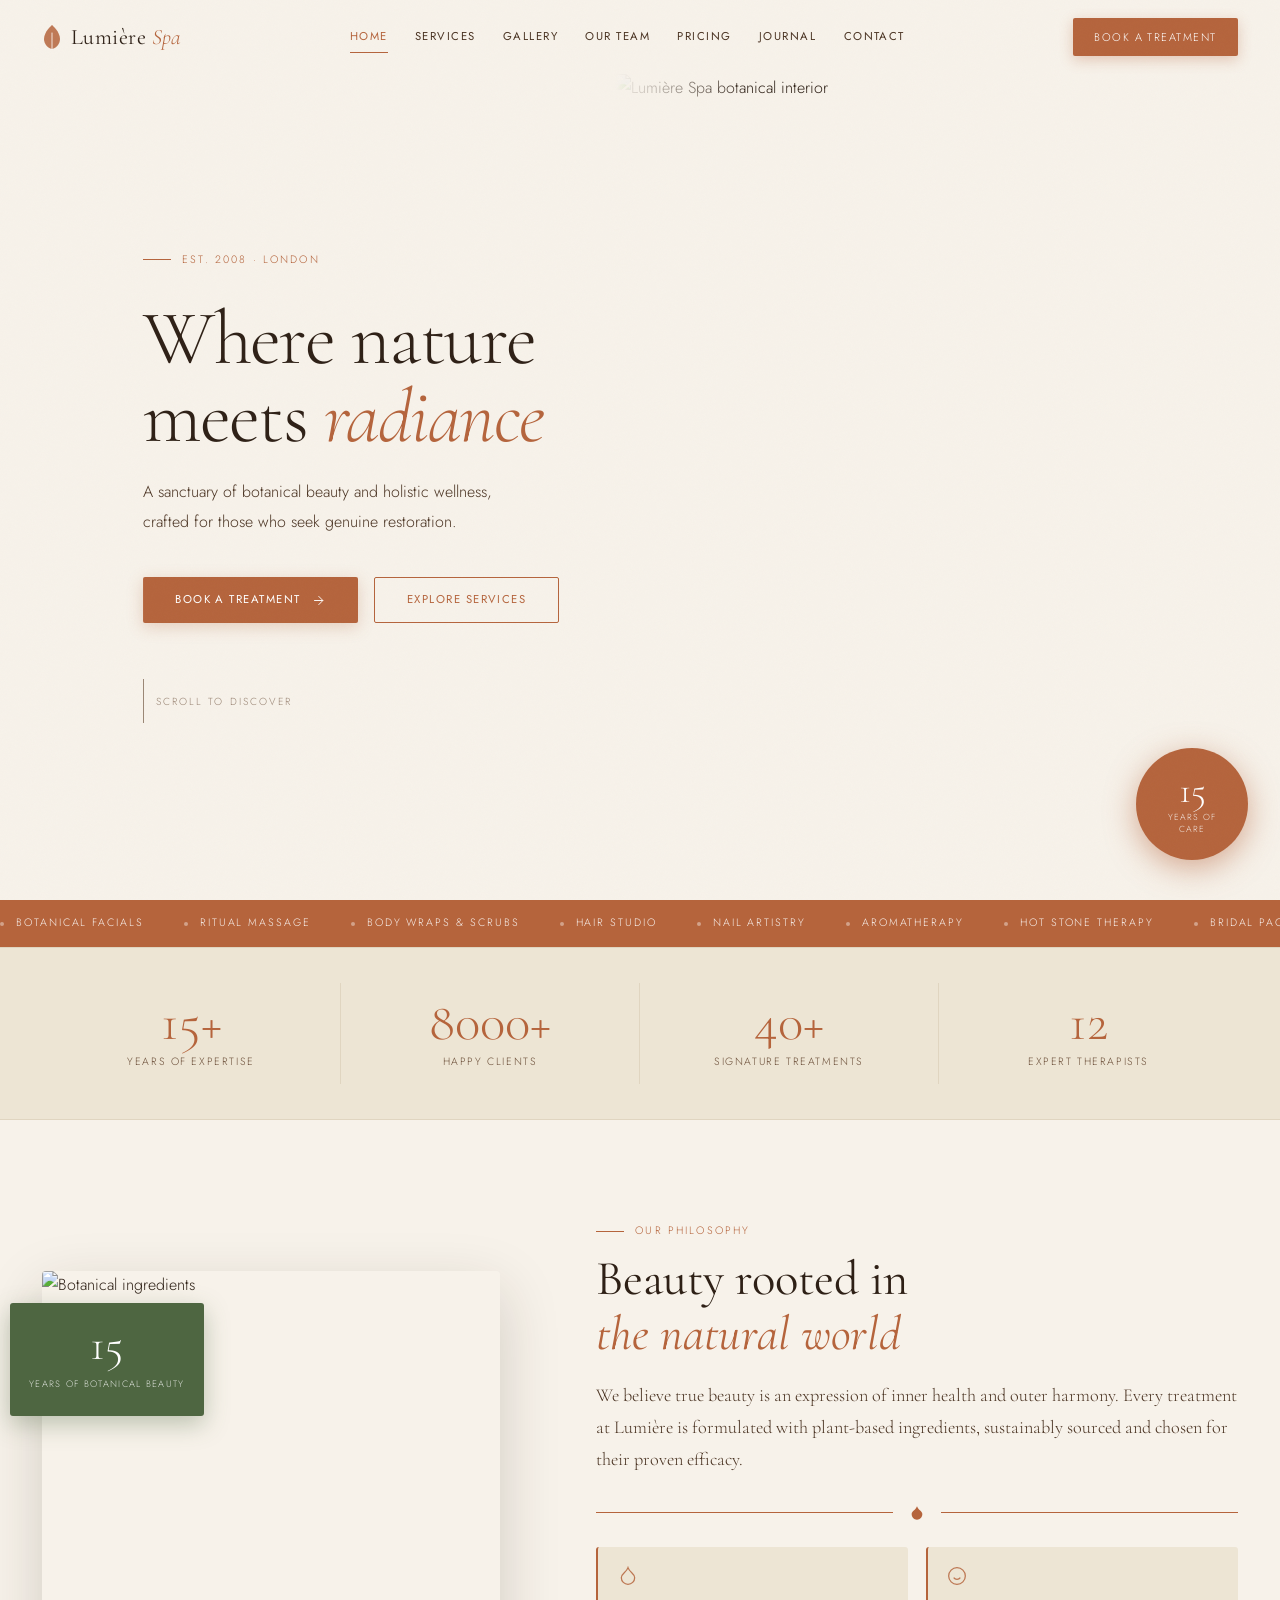
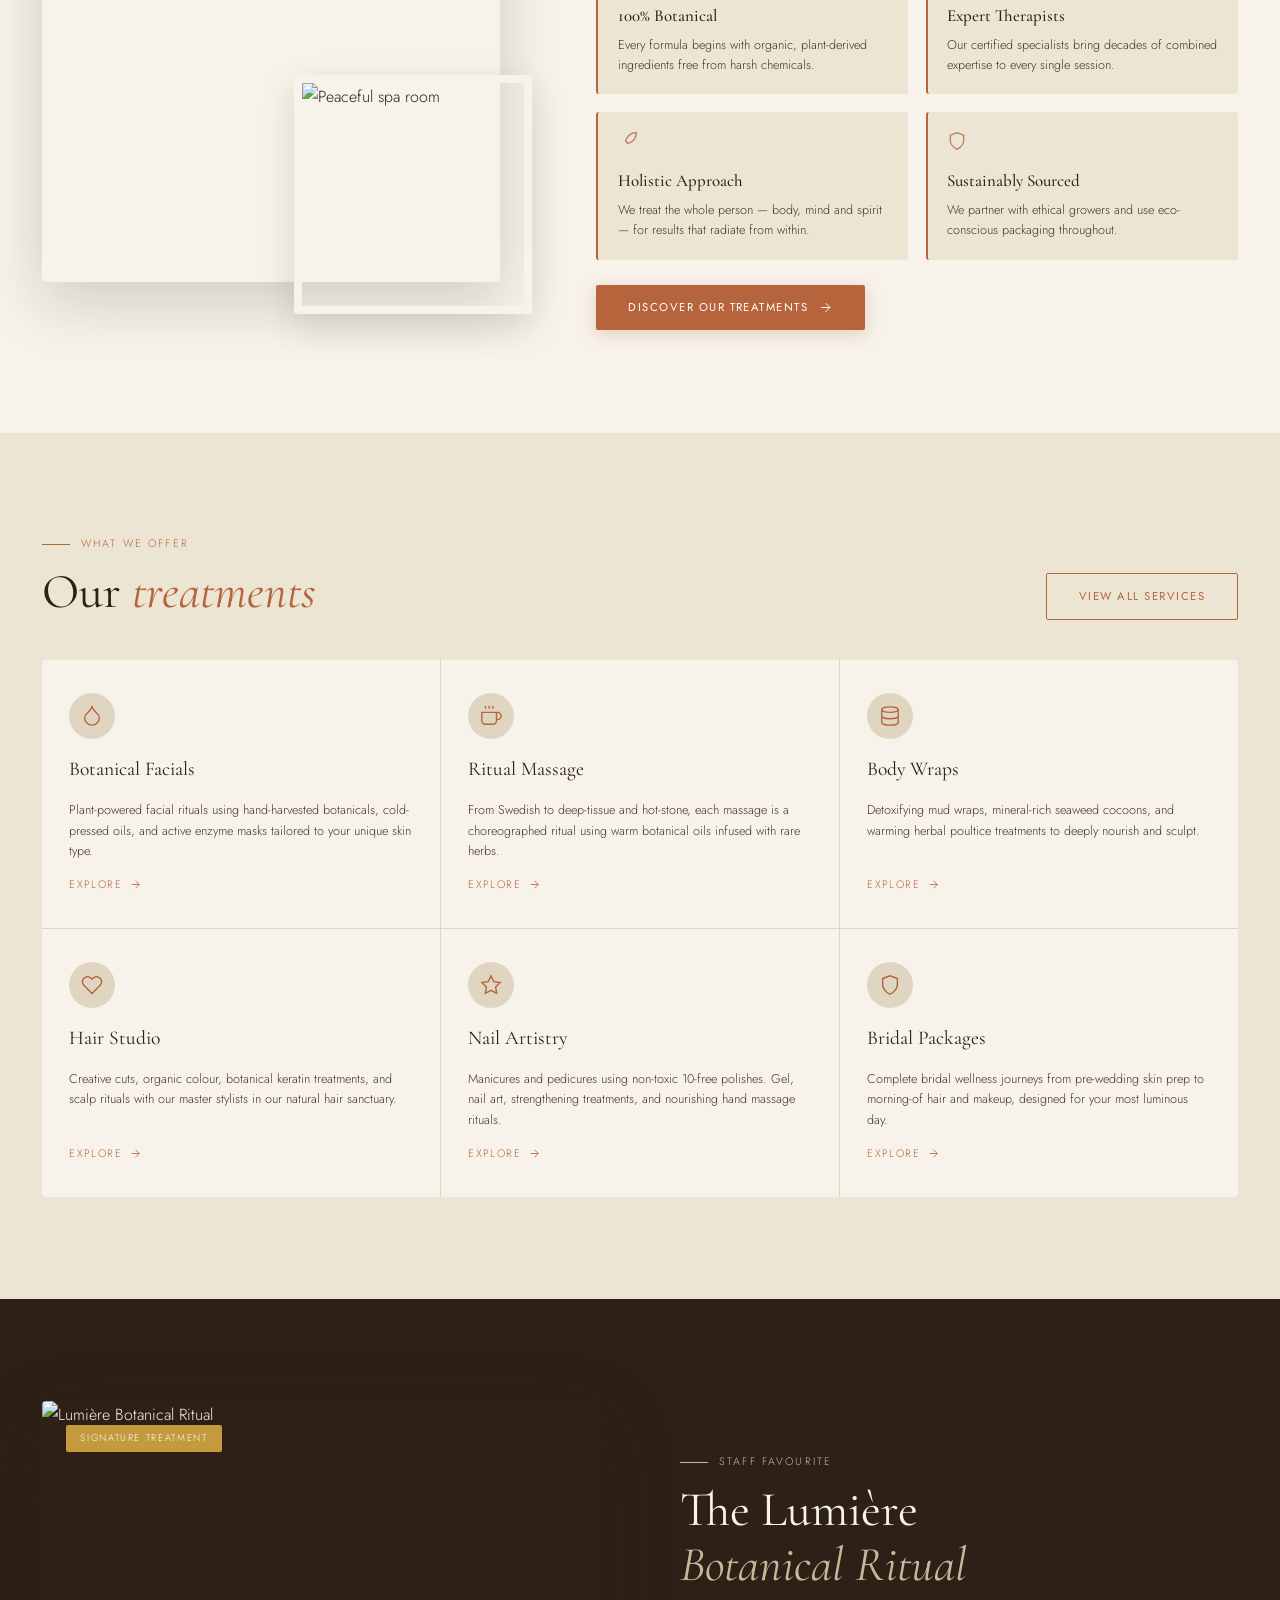
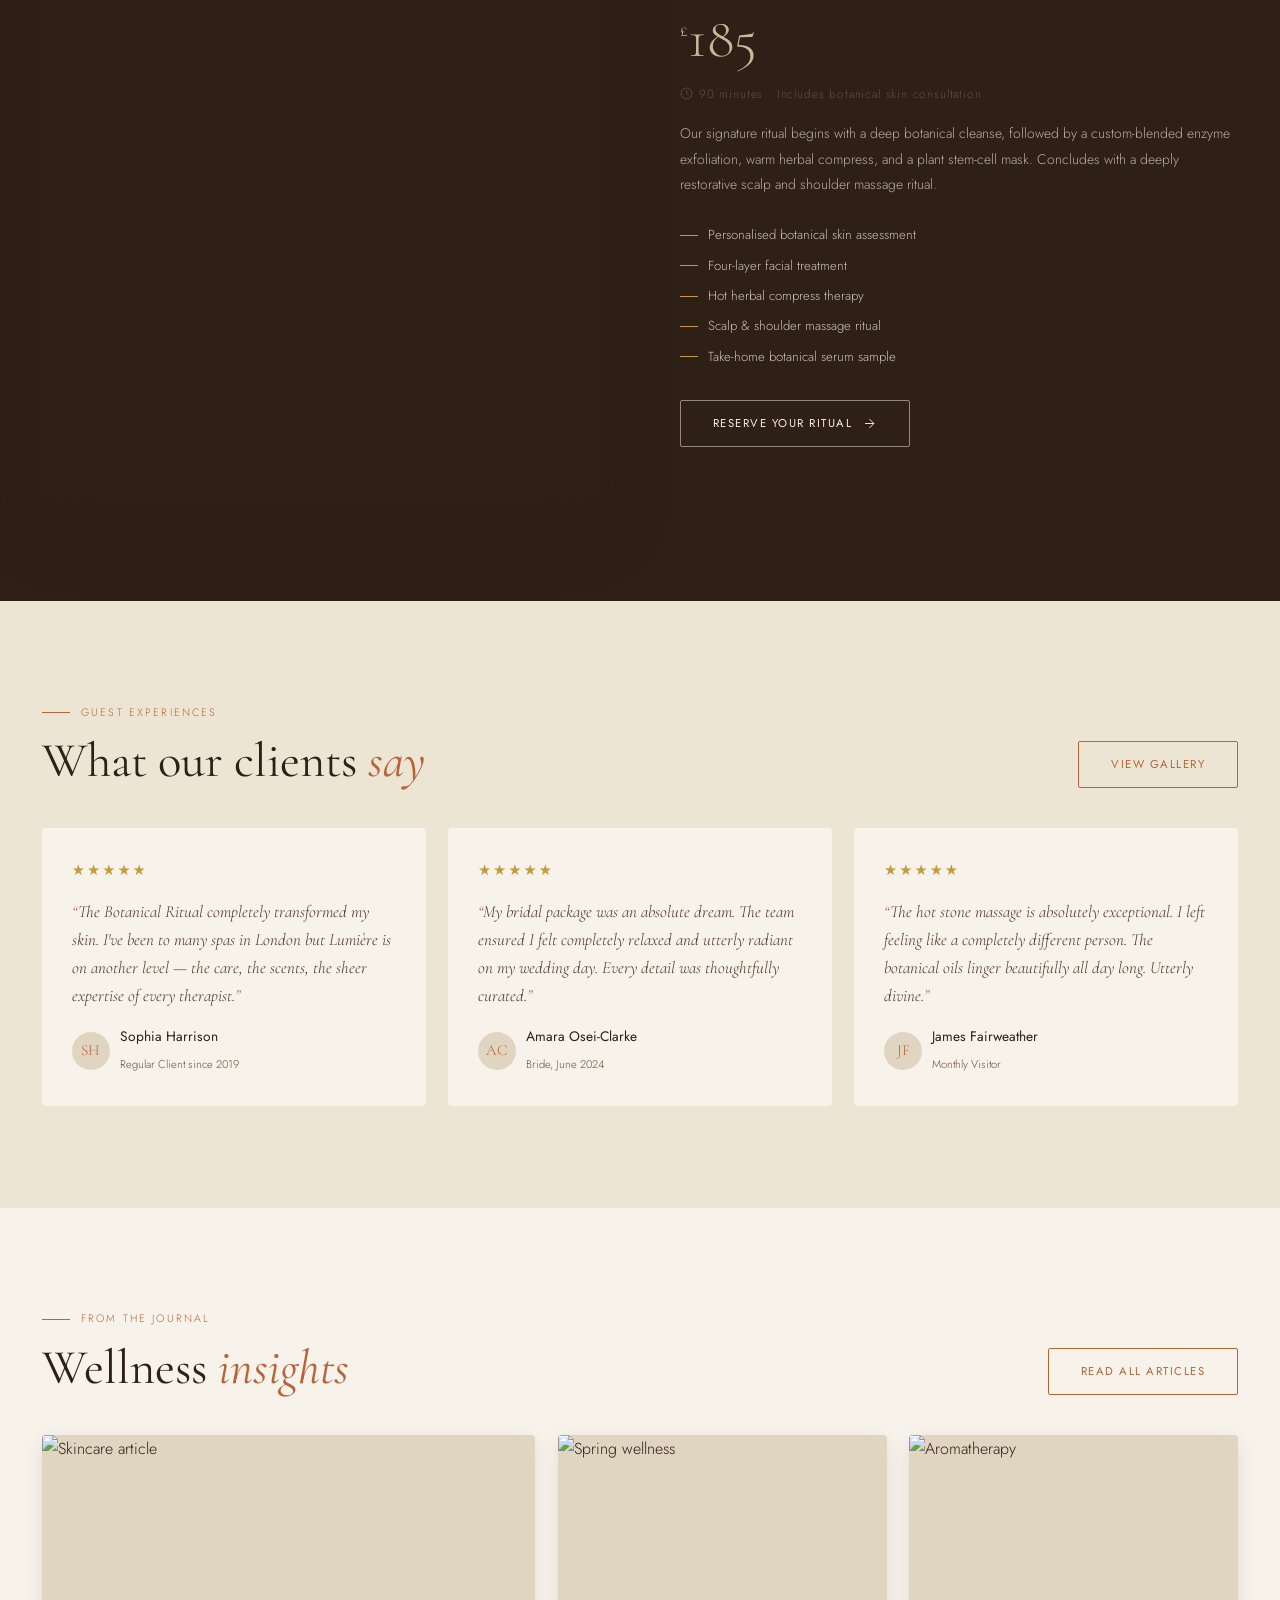
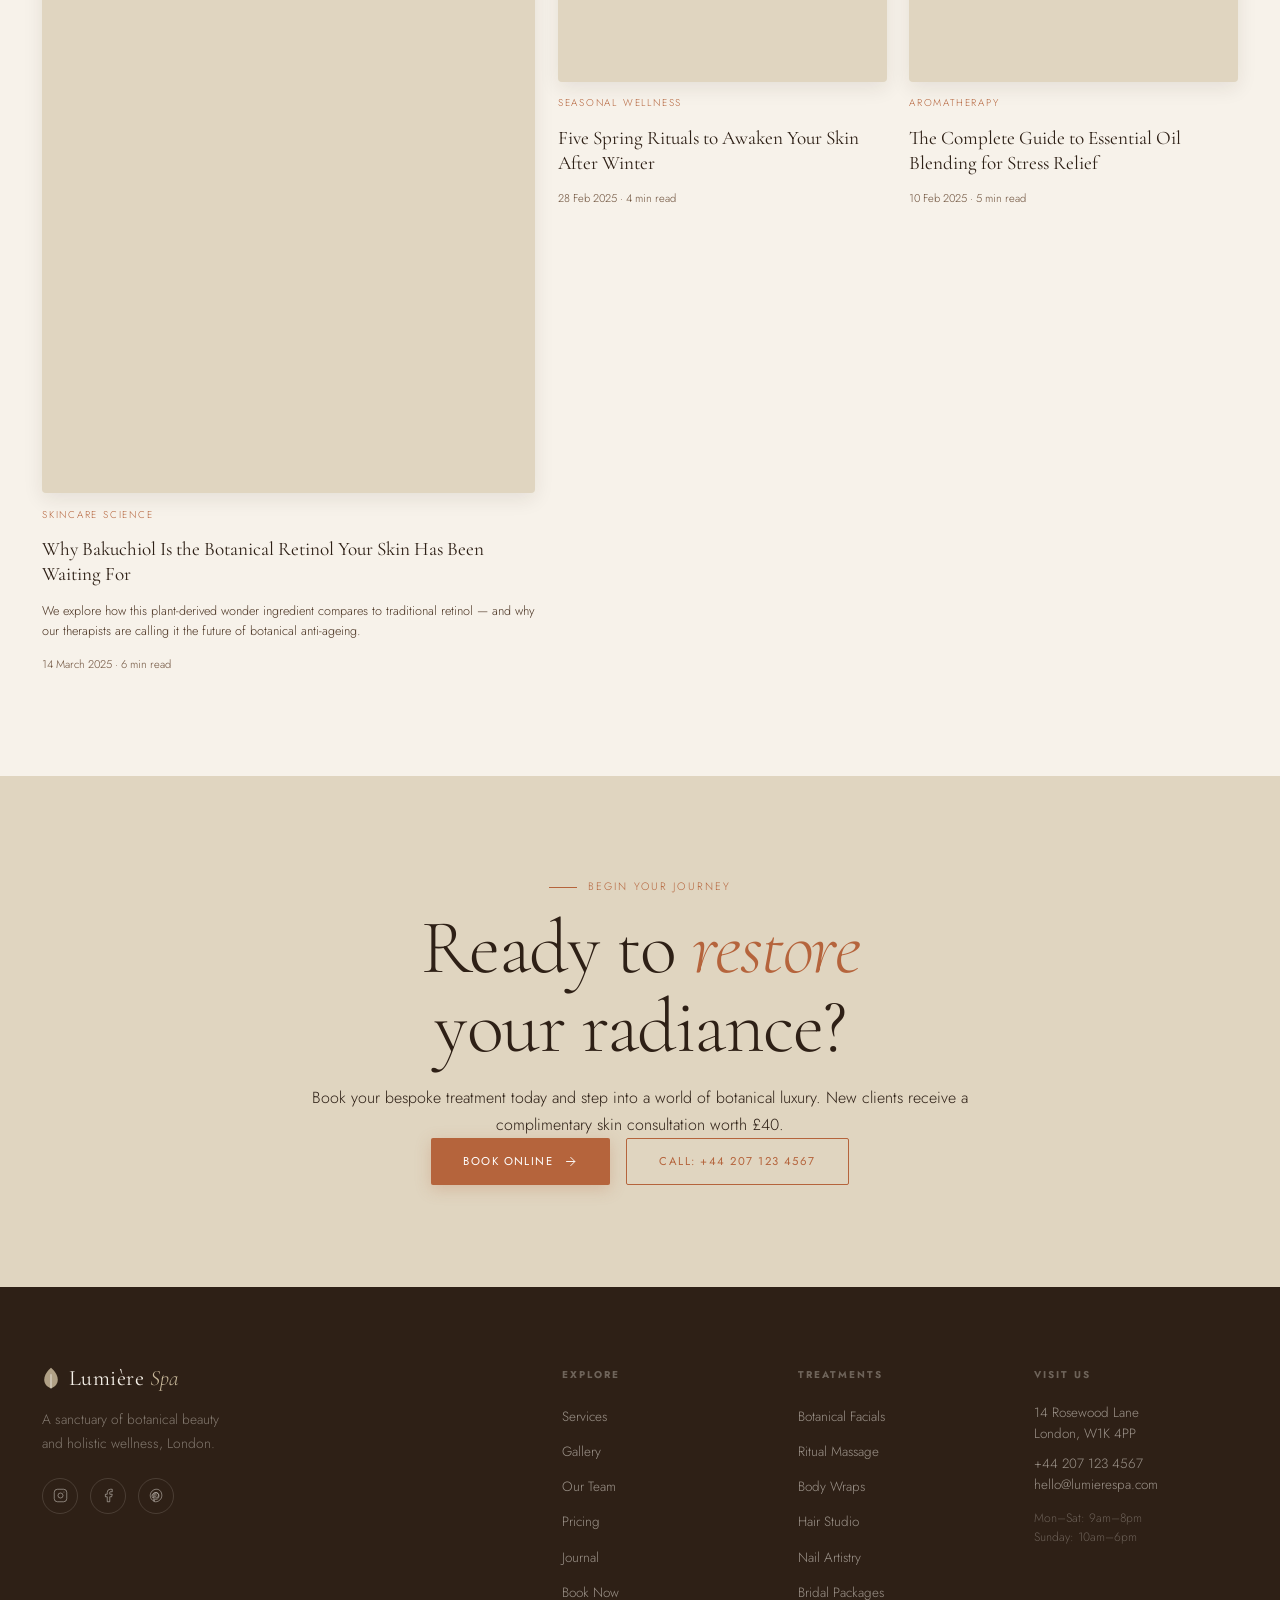
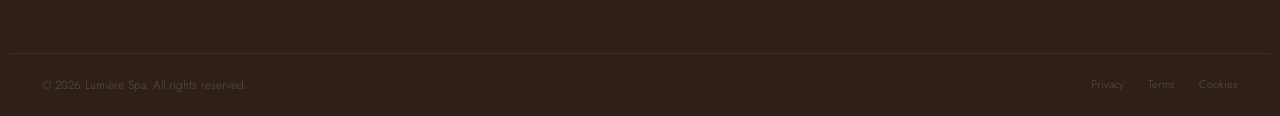
==== commit 1ea5b896: "wip" ====
--- a/index.html
+++ b/index.html
@@ -1,273 +1,1127 @@
 <!DOCTYPE html>
 <html lang="en">
+
 <head>
-<meta charset="UTF-8"><meta name="viewport" content="width=device-width,initial-scale=1">
-<title>Lumière Spa — Botanical Wellness & Beauty, London</title>
-<link rel="stylesheet" href="style.css">
-<style>
-.hero{min-height:100svh;padding-top:var(--nav);display:grid;grid-template-columns:1fr 1.08fr;overflow:hidden}
-.hero-l{display:flex;flex-direction:column;justify-content:center;padding:5rem 3.5rem 5rem 2rem;max-width:650px;margin-left:auto;position:relative;z-index:2}
-.hero-sub{font-size:1rem;color:var(--bark2);max-width:390px;line-height:1.85;margin-bottom:2.5rem}
-.hero-btns{display:flex;gap:1rem;flex-wrap:wrap}
-.hero-scroll{margin-top:3.5rem;display:flex;align-items:center;gap:12px;font-size:.64rem;letter-spacing:.2em;text-transform:uppercase;color:var(--bark3);opacity:.65}
-.hero-line{width:1px;height:44px;background:var(--bark3);animation:pulse 2s ease-in-out infinite}
-@keyframes pulse{0%,100%{transform:scaleY(1);opacity:.4}50%{transform:scaleY(1.5);opacity:1}}
-.hero-r{position:relative;overflow:hidden}
-.hero-r img{width:100%;height:100%;object-fit:cover;transition:transform 10s ease}
-.hero-r:hover img{transform:scale(1.06)}
-.hero-fade{position:absolute;inset:0;background:linear-gradient(90deg,var(--cream) 0%,transparent 20%)}
-.hero-badge{position:absolute;bottom:2.5rem;right:2rem;width:112px;height:112px;background:var(--terra);border-radius:50%;display:flex;flex-direction:column;align-items:center;justify-content:center;color:#fff;text-align:center;box-shadow:0 8px 30px rgba(181,100,60,.5);animation:float 4s ease-in-out infinite}
-.hero-badge strong{font-family:var(--serif);font-size:2.3rem;font-weight:300;line-height:1;display:block}
-.hero-badge small{font-size:.55rem;letter-spacing:.1em;text-transform:uppercase;opacity:.85;max-width:65px;line-height:1.3;display:block;margin-top:.15rem}
-@keyframes float{0%,100%{transform:translateY(0) rotate(0)}50%{transform:translateY(-12px) rotate(2deg)}}
-
-.stats{padding:2.2rem 0;background:var(--cream2);border-top:1px solid var(--parchment);border-bottom:1px solid var(--parchment)}
-.sg{display:grid;grid-template-columns:repeat(4,1fr);text-align:center}
-.si{padding:.8rem;border-right:1px solid var(--parchment)}
-.si:last-child{border-right:none}
-.si-n{font-family:var(--serif);font-size:3.3rem;font-weight:300;color:var(--terra);line-height:1;display:block;transition:transform .3s}
-.si:hover .si-n{transform:scale(1.1) translateY(-3px)}
-.si-l{font-size:.66rem;letter-spacing:.15em;text-transform:uppercase;color:var(--bark3);margin-top:.25rem;display:block}
-
-.phil{display:grid;grid-template-columns:1fr 1.4fr;gap:6rem;align-items:center}
-.phil-imgs{position:relative}
-.pm{width:100%;aspect-ratio:3/4;object-fit:cover;border-radius:4px;box-shadow:0 20px 60px rgba(46,32,22,.18)}
-.pa{position:absolute;bottom:-2rem;right:-2rem;width:52%;aspect-ratio:1;object-fit:cover;border-radius:4px;border:8px solid var(--cream);box-shadow:0 12px 35px rgba(46,32,22,.14)}
-.pyr{position:absolute;top:2rem;left:-2rem;background:var(--moss);color:#fff;padding:1.3rem 1.2rem;text-align:center;border-radius:3px;box-shadow:0 8px 24px rgba(78,102,65,.35)}
-.pyr strong{font-family:var(--serif);font-size:2.8rem;font-weight:300;display:block;line-height:1}
-.pyr span{font-size:.58rem;letter-spacing:.14em;text-transform:uppercase;opacity:.8}
-.phil-lead{font-family:var(--serif);font-size:1.14rem;font-weight:300;line-height:1.75;color:var(--bark2);margin:1.2rem 0 1.8rem}
-.pillars{display:grid;grid-template-columns:1fr 1fr;gap:1.1rem;margin:1.6rem 0}
-.pillar{padding:1.2rem;background:var(--cream2);border-radius:3px;border-left:2px solid var(--terra);transition:transform .3s,box-shadow .3s}
-.pillar:hover{transform:translateY(-3px);box-shadow:0 8px 22px rgba(46,32,22,.08)}
-.p-ico{color:var(--terra);margin-bottom:.5rem;opacity:.85}
-.pillar h4{font-family:var(--serif);font-size:1.06rem;font-weight:500;margin-bottom:.25rem}
-.pillar p{font-size:.79rem;color:var(--bark2);line-height:1.6}
-
-.svc-grid{display:grid;grid-template-columns:repeat(3,1fr);gap:1px;background:var(--parchment);border-radius:4px;overflow:hidden;margin-top:2.5rem}
-.svc-card{background:var(--cream);padding:2.1rem 1.7rem;display:flex;flex-direction:column;gap:.85rem;transition:background .3s,transform .3s;position:relative;overflow:hidden;cursor:pointer;text-decoration:none;color:inherit}
-.svc-card::after{content:'';position:absolute;bottom:0;left:0;right:0;height:2px;background:var(--terra);transform:scaleX(0);transform-origin:left;transition:transform .35s var(--ease)}
-.svc-card:hover{background:var(--cream2);transform:translateY(-4px)}
-.svc-card:hover::after{transform:scaleX(1)}
-.svc-ico{width:46px;height:46px;background:var(--parchment);border-radius:50%;display:flex;align-items:center;justify-content:center;color:var(--terra);transition:background .3s,transform .4s}
-.svc-card:hover .svc-ico{background:var(--terra);color:#fff;transform:rotate(15deg) scale(1.12)}
-.svc-card h3{font-family:var(--serif);font-size:1.22rem;font-weight:400}
-.svc-card p{font-size:.79rem;color:var(--bark2);flex:1;line-height:1.65}
-.svc-lnk{font-size:.67rem;letter-spacing:.13em;text-transform:uppercase;color:var(--terra);display:flex;align-items:center;gap:7px;transition:gap .3s}
-.svc-card:hover .svc-lnk{gap:11px}
-
-.feat-grid{display:grid;grid-template-columns:1fr 1fr;gap:5rem;align-items:center}
-.feat-img{position:relative;aspect-ratio:4/5;overflow:hidden;border-radius:4px;box-shadow:0 24px 70px rgba(46,32,22,.3)}
-.feat-img img{width:100%;height:100%;object-fit:cover;transition:transform .7s ease}
-.feat-img:hover img{transform:scale(1.05)}
-.feat-tag{position:absolute;top:1.5rem;left:1.5rem;background:var(--gold);color:#fff;padding:.32rem .9rem;font-size:.6rem;letter-spacing:.17em;text-transform:uppercase;border-radius:2px}
-.feat-price{font-family:var(--serif);font-size:3.5rem;font-weight:300;color:var(--sand);margin:1.1rem 0;line-height:1}
-.feat-price sup{font-size:1.1rem;vertical-align:super}
-.feat-dur{font-size:.74rem;letter-spacing:.07em;color:var(--bark3);margin-bottom:1.1rem;display:flex;align-items:center;gap:6px}
-.feat-desc{font-size:.87rem;color:rgba(247,242,234,.68);line-height:1.82;margin-bottom:1.7rem}
-.feat-list{display:flex;flex-direction:column;gap:.5rem;margin-bottom:2rem}
-.feat-list li{display:flex;align-items:center;gap:10px;font-size:.82rem;color:rgba(247,242,234,.78)}
-.feat-list li::before{content:'';width:18px;height:1px;background:var(--gold);flex-shrink:0}
-
-.testi-head{display:flex;justify-content:space-between;align-items:flex-end;margin-bottom:2.5rem;flex-wrap:wrap;gap:1.5rem}
-.testi-grid{display:grid;grid-template-columns:repeat(3,1fr);gap:1.4rem}
-.tcard{background:var(--cream);border-radius:4px;padding:1.8rem;display:flex;flex-direction:column;gap:.95rem;border:1px solid transparent;transition:border-color .3s,transform .4s,box-shadow .4s;cursor:default}
-.tcard:hover{border-color:var(--parchment);transform:perspective(700px) rotateX(4deg) translateY(-6px);box-shadow:0 20px 50px rgba(46,32,22,.12)}
-.stars{color:var(--gold);font-size:.92rem;letter-spacing:2px}
-.tq{font-family:var(--serif);font-size:1.06rem;font-weight:300;font-style:italic;line-height:1.65;color:var(--bark2);flex:1}
-.tq::before{content:'\201C';color:var(--terra)}
-.tq::after{content:'\201D';color:var(--terra)}
-.tauthor{display:flex;align-items:center;gap:10px}
-.tav{width:38px;height:38px;border-radius:50%;background:var(--parchment);display:flex;align-items:center;justify-content:center;font-family:var(--serif);font-size:.95rem;color:var(--terra);flex-shrink:0}
-.tname{font-size:.86rem;font-weight:400;color:var(--bark);display:block}
-.trole{font-size:.7rem;color:var(--bark3)}
-
-.jrnl-grid{display:grid;grid-template-columns:1.5fr 1fr 1fr;gap:1.4rem;margin-top:2.5rem}
-.jcard{display:flex;flex-direction:column;gap:.85rem;transition:transform .35s}
-.jcard:hover{transform:translateY(-7px)}
-.jcard-img{overflow:hidden;border-radius:4px;background:var(--parchment);box-shadow:0 6px 20px rgba(46,32,22,.09)}
-.jcard-img img{width:100%;height:100%;object-fit:cover;transition:transform .65s ease}
-.jcard:hover .jcard-img img{transform:scale(1.07)}
-.jcard--big .jcard-img{aspect-ratio:3/4}
-.jcard:not(.jcard--big) .jcard-img{aspect-ratio:4/3}
-.jcat{font-size:.62rem;letter-spacing:.18em;text-transform:uppercase;color:var(--terra)}
-.jcard h3{font-family:var(--serif);font-size:1.2rem;font-weight:400;line-height:1.3;transition:color .3s}
-.jcard:hover h3{color:var(--terra)}
-.jcard p{font-size:.79rem;color:var(--bark2);line-height:1.6}
-.jmeta{font-size:.7rem;color:var(--bark3)}
-
-.cta-sec{text-align:center;position:relative;overflow:hidden}
-.cta-glow{position:absolute;top:50%;left:50%;transform:translate(-50%,-50%);width:700px;height:700px;border-radius:50%;background:radial-gradient(circle,var(--parchment) 0%,transparent 70%);opacity:.55}
-.cta-sec>*{position:relative;z-index:1}
-.cta-sec .h-hero{margin:.8rem 0 1.1rem}
-.cta-sec>p{font-size:.93rem;color:var(--bark2);max-width:480px;margin:0 auto 2.2rem}
-.cta-btns{display:flex;gap:1rem;justify-content:center;flex-wrap:wrap}
-
-@media(max-width:1100px){.hero{grid-template-columns:1fr}.hero-r{display:none}.hero-l{max-width:100%;padding:4rem 2rem}.phil{grid-template-columns:1fr;gap:3rem}.phil-imgs{max-width:480px}.svc-grid{grid-template-columns:1fr 1fr}.feat-grid{grid-template-columns:1fr}.testi-grid{grid-template-columns:1fr 1fr}.jrnl-grid{grid-template-columns:1fr 1fr}.sg{grid-template-columns:1fr 1fr}}
-@media(max-width:680px){.svc-grid,.testi-grid,.jrnl-grid{grid-template-columns:1fr}.sg{grid-template-columns:1fr 1fr}.pillars{grid-template-columns:1fr}}
-</style>
+  <meta charset="UTF-8">
+  <meta name="viewport" content="width=device-width,initial-scale=1">
+  <title>Lumière Spa — Botanical Wellness & Beauty, London</title>
+  <link rel="stylesheet" href="style.css">
+  <style>
+    .hero {
+      min-height: 100svh;
+      padding-top: var(--nav);
+      display: grid;
+      grid-template-columns: 1fr 1.08fr;
+      overflow: hidden
+    }
+
+    .hero-l {
+      display: flex;
+      flex-direction: column;
+      justify-content: center;
+      padding: 5rem 3.5rem 5rem 2rem;
+      max-width: 650px;
+      margin-left: auto;
+      position: relative;
+      z-index: 2
+    }
+
+    .hero-sub {
+      font-size: 1rem;
+      color: var(--bark2);
+      max-width: 390px;
+      line-height: 1.85;
+      margin-bottom: 2.5rem
+    }
+
+    .hero-btns {
+      display: flex;
+      gap: 1rem;
+      flex-wrap: wrap
+    }
+
+    .hero-scroll {
+      margin-top: 3.5rem;
+      display: flex;
+      align-items: center;
+      gap: 12px;
+      font-size: .64rem;
+      letter-spacing: .2em;
+      text-transform: uppercase;
+      color: var(--bark3);
+      opacity: .65
+    }
+
+    .hero-line {
+      width: 1px;
+      height: 44px;
+      background: var(--bark3);
+      animation: pulse 2s ease-in-out infinite
+    }
+
+    @keyframes pulse {
+
+      0%,
+      100% {
+        transform: scaleY(1);
+        opacity: .4
+      }
+
+      50% {
+        transform: scaleY(1.5);
+        opacity: 1
+      }
+    }
+
+    .hero-r {
+      position: relative;
+      overflow: hidden
+    }
+
+    .hero-r img {
+      width: 100%;
+      height: 100%;
+      object-fit: cover;
+      transition: transform 10s ease
+    }
+
+    .hero-r:hover img {
+      transform: scale(1.06)
+    }
+
+    .hero-fade {
+      position: absolute;
+      inset: 0;
+      background: linear-gradient(90deg, var(--cream) 0%, transparent 20%)
+    }
+
+    .hero-badge {
+      position: absolute;
+      bottom: 2.5rem;
+      right: 2rem;
+      width: 112px;
+      height: 112px;
+      background: var(--terra);
+      border-radius: 50%;
+      display: flex;
+      flex-direction: column;
+      align-items: center;
+      justify-content: center;
+      color: #fff;
+      text-align: center;
+      box-shadow: 0 8px 30px rgba(181, 100, 60, .5);
+      animation: float 4s ease-in-out infinite
+    }
+
+    .hero-badge strong {
+      font-family: var(--serif);
+      font-size: 2.3rem;
+      font-weight: 300;
+      line-height: 1;
+      display: block
+    }
+
+    .hero-badge small {
+      font-size: .55rem;
+      letter-spacing: .1em;
+      text-transform: uppercase;
+      opacity: .85;
+      max-width: 65px;
+      line-height: 1.3;
+      display: block;
+      margin-top: .15rem
+    }
+
+    @keyframes float {
+
+      0%,
+      100% {
+        transform: translateY(0) rotate(0)
+      }
+
+      50% {
+        transform: translateY(-12px) rotate(2deg)
+      }
+    }
+
+    .stats {
+      padding: 2.2rem 0;
+      background: var(--cream2);
+      border-top: 1px solid var(--parchment);
+      border-bottom: 1px solid var(--parchment)
+    }
+
+    .sg {
+      display: grid;
+      grid-template-columns: repeat(4, 1fr);
+      text-align: center
+    }
+
+    .si {
+      padding: .8rem;
+      border-right: 1px solid var(--parchment)
+    }
+
+    .si:last-child {
+      border-right: none
+    }
+
+    .si-n {
+      font-family: var(--serif);
+      font-size: 3.3rem;
+      font-weight: 300;
+      color: var(--terra);
+      line-height: 1;
+      display: block;
+      transition: transform .3s
+    }
+
+    .si:hover .si-n {
+      transform: scale(1.1) translateY(-3px)
+    }
+
+    .si-l {
+      font-size: .66rem;
+      letter-spacing: .15em;
+      text-transform: uppercase;
+      color: var(--bark3);
+      margin-top: .25rem;
+      display: block
+    }
+
+    .phil {
+      display: grid;
+      grid-template-columns: 1fr 1.4fr;
+      gap: 6rem;
+      align-items: center
+    }
+
+    .phil-imgs {
+      position: relative
+    }
+
+    .pm {
+      width: 100%;
+      aspect-ratio: 3/4;
+      object-fit: cover;
+      border-radius: 4px;
+      box-shadow: 0 20px 60px rgba(46, 32, 22, .18)
+    }
+
+    .pa {
+      position: absolute;
+      bottom: -2rem;
+      right: -2rem;
+      width: 52%;
+      aspect-ratio: 1;
+      object-fit: cover;
+      border-radius: 4px;
+      border: 8px solid var(--cream);
+      box-shadow: 0 12px 35px rgba(46, 32, 22, .14)
+    }
+
+    .pyr {
+      position: absolute;
+      top: 2rem;
+      left: -2rem;
+      background: var(--moss);
+      color: #fff;
+      padding: 1.3rem 1.2rem;
+      text-align: center;
+      border-radius: 3px;
+      box-shadow: 0 8px 24px rgba(78, 102, 65, .35)
+    }
+
+    .pyr strong {
+      font-family: var(--serif);
+      font-size: 2.8rem;
+      font-weight: 300;
+      display: block;
+      line-height: 1
+    }
+
+    .pyr span {
+      font-size: .58rem;
+      letter-spacing: .14em;
+      text-transform: uppercase;
+      opacity: .8
+    }
+
+    .phil-lead {
+      font-family: var(--serif);
+      font-size: 1.14rem;
+      font-weight: 300;
+      line-height: 1.75;
+      color: var(--bark2);
+      margin: 1.2rem 0 1.8rem
+    }
+
+    .pillars {
+      display: grid;
+      grid-template-columns: 1fr 1fr;
+      gap: 1.1rem;
+      margin: 1.6rem 0
+    }
+
+    .pillar {
+      padding: 1.2rem;
+      background: var(--cream2);
+      border-radius: 3px;
+      border-left: 2px solid var(--terra);
+      transition: transform .3s, box-shadow .3s
+    }
+
+    .pillar:hover {
+      transform: translateY(-3px);
+      box-shadow: 0 8px 22px rgba(46, 32, 22, .08)
+    }
+
+    .p-ico {
+      color: var(--terra);
+      margin-bottom: .5rem;
+      opacity: .85
+    }
+
+    .pillar h4 {
+      font-family: var(--serif);
+      font-size: 1.06rem;
+      font-weight: 500;
+      margin-bottom: .25rem
+    }
+
+    .pillar p {
+      font-size: .79rem;
+      color: var(--bark2);
+      line-height: 1.6
+    }
+
+    .svc-grid {
+      display: grid;
+      grid-template-columns: repeat(3, 1fr);
+      gap: 1px;
+      background: var(--parchment);
+      border-radius: 4px;
+      overflow: hidden;
+      margin-top: 2.5rem
+    }
+
+    .svc-card {
+      background: var(--cream);
+      padding: 2.1rem 1.7rem;
+      display: flex;
+      flex-direction: column;
+      gap: .85rem;
+      transition: background .3s, transform .3s;
+      position: relative;
+      overflow: hidden;
+      cursor: pointer;
+      text-decoration: none;
+      color: inherit
+    }
+
+    .svc-card::after {
+      content: '';
+      position: absolute;
+      bottom: 0;
+      left: 0;
+      right: 0;
+      height: 2px;
+      background: var(--terra);
+      transform: scaleX(0);
+      transform-origin: left;
+      transition: transform .35s var(--ease)
+    }
+
+    .svc-card:hover {
+      background: var(--cream2);
+      transform: translateY(-4px)
+    }
+
+    .svc-card:hover::after {
+      transform: scaleX(1)
+    }
+
+    .svc-ico {
+      width: 46px;
+      height: 46px;
+      background: var(--parchment);
+      border-radius: 50%;
+      display: flex;
+      align-items: center;
+      justify-content: center;
+      color: var(--terra);
+      transition: background .3s, transform .4s
+    }
+
+    .svc-card:hover .svc-ico {
+      background: var(--terra);
+      color: #fff;
+      transform: rotate(15deg) scale(1.12)
+    }
+
+    .svc-card h3 {
+      font-family: var(--serif);
+      font-size: 1.22rem;
+      font-weight: 400
+    }
+
+    .svc-card p {
+      font-size: .79rem;
+      color: var(--bark2);
+      flex: 1;
+      line-height: 1.65
+    }
+
+    .svc-lnk {
+      font-size: .67rem;
+      letter-spacing: .13em;
+      text-transform: uppercase;
+      color: var(--terra);
+      display: flex;
+      align-items: center;
+      gap: 7px;
+      transition: gap .3s
+    }
+
+    .svc-card:hover .svc-lnk {
+      gap: 11px
+    }
+
+    .feat-grid {
+      display: grid;
+      grid-template-columns: 1fr 1fr;
+      gap: 5rem;
+      align-items: center
+    }
+
+    .feat-img {
+      position: relative;
+      aspect-ratio: 4/5;
+      overflow: hidden;
+      border-radius: 4px;
+      box-shadow: 0 24px 70px rgba(46, 32, 22, .3)
+    }
+
+    .feat-img img {
+      width: 100%;
+      height: 100%;
+      object-fit: cover;
+      transition: transform .7s ease
+    }
+
+    .feat-img:hover img {
+      transform: scale(1.05)
+    }
+
+    .feat-tag {
+      position: absolute;
+      top: 1.5rem;
+      left: 1.5rem;
+      background: var(--gold);
+      color: #fff;
+      padding: .32rem .9rem;
+      font-size: .6rem;
+      letter-spacing: .17em;
+      text-transform: uppercase;
+      border-radius: 2px
+    }
+
+    .feat-price {
+      font-family: var(--serif);
+      font-size: 3.5rem;
+      font-weight: 300;
+      color: var(--sand);
+      margin: 1.1rem 0;
+      line-height: 1
+    }
+
+    .feat-price sup {
+      font-size: 1.1rem;
+      vertical-align: super
+    }
+
+    .feat-dur {
+      font-size: .74rem;
+      letter-spacing: .07em;
+      color: var(--bark3);
+      margin-bottom: 1.1rem;
+      display: flex;
+      align-items: center;
+      gap: 6px
+    }
+
+    .feat-desc {
+      font-size: .87rem;
+      color: rgba(247, 242, 234, .68);
+      line-height: 1.82;
+      margin-bottom: 1.7rem
+    }
+
+    .feat-list {
+      display: flex;
+      flex-direction: column;
+      gap: .5rem;
+      margin-bottom: 2rem
+    }
+
+    .feat-list li {
+      display: flex;
+      align-items: center;
+      gap: 10px;
+      font-size: .82rem;
+      color: rgba(247, 242, 234, .78)
+    }
+
+    .feat-list li::before {
+      content: '';
+      width: 18px;
+      height: 1px;
+      background: var(--gold);
+      flex-shrink: 0
+    }
+
+    .testi-head {
+      display: flex;
+      justify-content: space-between;
+      align-items: flex-end;
+      margin-bottom: 2.5rem;
+      flex-wrap: wrap;
+      gap: 1.5rem
+    }
+
+    .testi-grid {
+      display: grid;
+      grid-template-columns: repeat(3, 1fr);
+      gap: 1.4rem
+    }
+
+    .tcard {
+      background: var(--cream);
+      border-radius: 4px;
+      padding: 1.8rem;
+      display: flex;
+      flex-direction: column;
+      gap: .95rem;
+      border: 1px solid transparent;
+      transition: border-color .3s, transform .4s, box-shadow .4s;
+      cursor: default
+    }
+
+    .tcard:hover {
+      border-color: var(--parchment);
+      transform: perspective(700px) rotateX(4deg) translateY(-6px);
+      box-shadow: 0 20px 50px rgba(46, 32, 22, .12)
+    }
+
+    .stars {
+      color: var(--gold);
+      font-size: .92rem;
+      letter-spacing: 2px
+    }
+
+    .tq {
+      font-family: var(--serif);
+      font-size: 1.06rem;
+      font-weight: 300;
+      font-style: italic;
+      line-height: 1.65;
+      color: var(--bark2);
+      flex: 1
+    }
+
+    .tq::before {
+      content: '\201C';
+      color: var(--terra)
+    }
+
+    .tq::after {
+      content: '\201D';
+      color: var(--terra)
+    }
+
+    .tauthor {
+      display: flex;
+      align-items: center;
+      gap: 10px
+    }
+
+    .tav {
+      width: 38px;
+      height: 38px;
+      border-radius: 50%;
+      background: var(--parchment);
+      display: flex;
+      align-items: center;
+      justify-content: center;
+      font-family: var(--serif);
+      font-size: .95rem;
+      color: var(--terra);
+      flex-shrink: 0
+    }
+
+    .tname {
+      font-size: .86rem;
+      font-weight: 400;
+      color: var(--bark);
+      display: block
+    }
+
+    .trole {
+      font-size: .7rem;
+      color: var(--bark3)
+    }
+
+    .jrnl-grid {
+      display: grid;
+      grid-template-columns: 1.5fr 1fr 1fr;
+      gap: 1.4rem;
+      margin-top: 2.5rem
+    }
+
+    .jcard {
+      display: flex;
+      flex-direction: column;
+      gap: .85rem;
+      transition: transform .35s
+    }
+
+    .jcard:hover {
+      transform: translateY(-7px)
+    }
+
+    .jcard-img {
+      overflow: hidden;
+      border-radius: 4px;
+      background: var(--parchment);
+      box-shadow: 0 6px 20px rgba(46, 32, 22, .09)
+    }
+
+    .jcard-img img {
+      width: 100%;
+      height: 100%;
+      object-fit: cover;
+      transition: transform .65s ease
+    }
+
+    .jcard:hover .jcard-img img {
+      transform: scale(1.07)
+    }
+
+    .jcard--big .jcard-img {
+      aspect-ratio: 3/4
+    }
+
+    .jcard:not(.jcard--big) .jcard-img {
+      aspect-ratio: 4/3
+    }
+
+    .jcat {
+      font-size: .62rem;
+      letter-spacing: .18em;
+      text-transform: uppercase;
+      color: var(--terra)
+    }
+
+    .jcard h3 {
+      font-family: var(--serif);
+      font-size: 1.2rem;
+      font-weight: 400;
+      line-height: 1.3;
+      transition: color .3s
+    }
+
+    .jcard:hover h3 {
+      color: var(--terra)
+    }
+
+    .jcard p {
+      font-size: .79rem;
+      color: var(--bark2);
+      line-height: 1.6
+    }
+
+    .jmeta {
+      font-size: .7rem;
+      color: var(--bark3)
+    }
+
+    .cta-sec {
+      text-align: center;
+      position: relative;
+      overflow: hidden
+    }
+
+    .cta-glow {
+      position: absolute;
+      top: 50%;
+      left: 50%;
+      transform: translate(-50%, -50%);
+      width: 700px;
+      height: 700px;
+      border-radius: 50%;
+      background: radial-gradient(circle, var(--parchment) 0%, transparent 70%);
+      opacity: .55
+    }
+
+    .cta-sec>* {
+      position: relative;
+      z-index: 1
+    }
+
+    .cta-sec .h-hero {
+      margin: .8rem 0 1.1rem
+    }
+
+    .cta-sec>p {
+      font-size: .93rem;
+      color: var(--bark2);
+      max-width: 480px;
+      margin: 0 auto 2.2rem
+    }
+
+    .cta-btns {
+      display: flex;
+      gap: 1rem;
+      justify-content: center;
+      flex-wrap: wrap
+    }
+
+    @media(max-width:1100px) {
+      .hero {
+        grid-template-columns: 1fr
+      }
+
+      .hero-r {
+        display: none
+      }
+
+      .hero-l {
+        max-width: 100%;
+        padding: 4rem 2rem
+      }
+
+      .phil {
+        grid-template-columns: 1fr;
+        gap: 3rem
+      }
+
+      .phil-imgs {
+        max-width: 480px
+      }
+
+      .svc-grid {
+        grid-template-columns: 1fr 1fr
+      }
+
+      .feat-grid {
+        grid-template-columns: 1fr
+      }
+
+      .testi-grid {
+        grid-template-columns: 1fr 1fr
+      }
+
+      .jrnl-grid {
+        grid-template-columns: 1fr 1fr
+      }
+
+      .sg {
+        grid-template-columns: 1fr 1fr
+      }
+    }
+
+    @media(max-width:680px) {
+
+      .svc-grid,
+      .testi-grid,
+      .jrnl-grid {
+        grid-template-columns: 1fr
+      }
+
+      .sg {
+        grid-template-columns: 1fr 1fr
+      }
+
+      .pillars {
+        grid-template-columns: 1fr
+      }
+    }
+  </style>
 </head>
+
 <body>
-<div id="nav-ph"></div>
-<main>
-
-<!-- HERO -->
-<section class="hero">
-  <div class="hero-l">
-    <div class="label">Est. 2008 · London</div>
-    <h1 class="h-hero">Where nature<br>meets <em>radiance</em></h1>
-    <p class="hero-sub">A sanctuary of botanical beauty and holistic wellness, crafted for those who seek genuine restoration.</p>
-    <div class="hero-btns">
-      <a href="booking.html" class="btn btn-fill">Book a Treatment <svg width="15" height="15" viewBox="0 0 24 24" fill="none" stroke="currentColor" stroke-width="1.5"><path d="M5 12h14M12 5l7 7-7 7"/></svg></a>
-      <a href="services.html" class="btn btn-line">Explore Services</a>
-    </div>
-    <div class="hero-scroll"><div class="hero-line"></div>Scroll to discover</div>
-  </div>
-  <div class="hero-r">
-    <img src="https://images.unsplash.com/photo-1600334129128-685c5582fd35?w=900&q=80&auto=format&fit=crop" alt="Lumière Spa botanical interior">
-    <div class="hero-fade"></div>
-    <div class="hero-badge"><strong>15</strong><small>Years of Care</small></div>
-  </div>
-</section>
-
-<!-- MARQUEE -->
-<div class="marquee-wrap" aria-hidden="true">
-  <div class="mq-row">
-    <div class="mq-track">
-      <div class="mi"><span class="mi-dot"></span>Botanical Facials</div><div class="mi"><span class="mi-dot"></span>Ritual Massage</div><div class="mi"><span class="mi-dot"></span>Body Wraps & Scrubs</div><div class="mi"><span class="mi-dot"></span>Hair Studio</div><div class="mi"><span class="mi-dot"></span>Nail Artistry</div><div class="mi"><span class="mi-dot"></span>Aromatherapy</div><div class="mi"><span class="mi-dot"></span>Hot Stone Therapy</div><div class="mi"><span class="mi-dot"></span>Bridal Packages</div><div class="mi"><span class="mi-dot"></span>Botanical Facials</div><div class="mi"><span class="mi-dot"></span>Ritual Massage</div><div class="mi"><span class="mi-dot"></span>Body Wraps & Scrubs</div><div class="mi"><span class="mi-dot"></span>Hair Studio</div><div class="mi"><span class="mi-dot"></span>Nail Artistry</div><div class="mi"><span class="mi-dot"></span>Aromatherapy</div><div class="mi"><span class="mi-dot"></span>Hot Stone Therapy</div><div class="mi"><span class="mi-dot"></span>Bridal Packages</div>
-    </div>
-  </div>
-</div>
-
-<!-- STATS -->
-<div class="stats">
-  <div class="wrap">
-    <div class="sg">
-      <div class="si fu"><span class="si-n" data-count="15" data-suffix="+">0+</span><span class="si-l">Years of Expertise</span></div>
-      <div class="si fu"><span class="si-n" data-count="8000" data-suffix="+">0+</span><span class="si-l">Happy Clients</span></div>
-      <div class="si fu"><span class="si-n" data-count="40" data-suffix="+">0+</span><span class="si-l">Signature Treatments</span></div>
-      <div class="si fu"><span class="si-n" data-count="12">0</span><span class="si-l">Expert Therapists</span></div>
-    </div>
-  </div>
-</div>
-
-<!-- PHILOSOPHY -->
-<section class="sp" style="background:var(--cream)">
-  <div class="wrap">
-    <div class="phil">
-      <div class="phil-imgs fu">
-        <img class="pm" src="https://images.unsplash.com/photo-1544161515-4ab6ce6db874?w=600&q=80&auto=format&fit=crop" alt="Botanical ingredients">
-        <img class="pa" src="https://images.unsplash.com/photo-1540555700478-4be289fbecef?w=350&q=80&auto=format&fit=crop" alt="Peaceful spa room">
-        <div class="pyr"><strong>15</strong><span>Years of Botanical Beauty</span></div>
+  <div id="nav-ph"></div>
+  <main>
+
+    <!-- HERO -->
+    <section class="hero">
+      <div class="hero-l">
+        <div class="label">Est. 2008 · London</div>
+        <h1 class="h-hero">Where nature<br>meets <em>radiance</em></h1>
+        <p class="hero-sub">A sanctuary of botanical beauty and holistic wellness, crafted for those who seek genuine
+          restoration.</p>
+        <div class="hero-btns">
+          <a href="booking.html" class="btn btn-fill">Book a Treatment <svg width="15" height="15" viewBox="0 0 24 24"
+              fill="none" stroke="currentColor" stroke-width="1.5">
+              <path d="M5 12h14M12 5l7 7-7 7" />
+            </svg></a>
+          <a href="services.html" class="btn btn-line">Explore Services</a>
+        </div>
+        <div class="hero-scroll">
+          <div class="hero-line"></div>Scroll to discover
+        </div>
       </div>
-      <div>
-        <div class="label fu">Our Philosophy</div>
-        <h2 class="h-sec fu">Beauty rooted in<br><em>the natural world</em></h2>
-        <p class="phil-lead fu">We believe true beauty is an expression of inner health and outer harmony. Every treatment at Lumière is formulated with plant-based ingredients, sustainably sourced and chosen for their proven efficacy.</p>
-        <div class="leaf-div fu"><svg width="16" height="16" viewBox="0 0 24 24" fill="var(--terra)"><path d="M12 2C10 8 4 9 4 14c0 4.4 3.6 8 8 8s8-3.6 8-8c0-5-6-6-8-12z"/></svg></div>
-        <div class="pillars">
-          <div class="pillar fu"><div class="p-ico"><svg width="20" height="20" viewBox="0 0 24 24" fill="none" stroke="currentColor" stroke-width="1.5"><path d="M12 2C10 8 4 9 4 14c0 4.4 3.6 8 8 8s8-3.6 8-8c0-5-6-6-8-12z"/></svg></div><h4>100% Botanical</h4><p>Every formula begins with organic, plant-derived ingredients free from harsh chemicals.</p></div>
-          <div class="pillar fu"><div class="p-ico"><svg width="20" height="20" viewBox="0 0 24 24" fill="none" stroke="currentColor" stroke-width="1.5"><circle cx="12" cy="12" r="10"/><path d="M8 14s1.5 2 4 2 4-2 4-2"/><line x1="9" y1="9" x2="9.01" y2="9" stroke-width="2.5"/><line x1="15" y1="9" x2="15.01" y2="9" stroke-width="2.5"/></svg></div><h4>Expert Therapists</h4><p>Our certified specialists bring decades of combined expertise to every single session.</p></div>
-          <div class="pillar fu"><div class="p-ico"><svg width="20" height="20" viewBox="0 0 24 24" fill="none" stroke="currentColor" stroke-width="1.5"><path d="M12 15l-3-3a22 22 0 012-3.95A12.88 12.88 0 0122 2c0 2.72-.78 7.5-6 11a22 22 0 01-4 2z"/></svg></div><h4>Holistic Approach</h4><p>We treat the whole person — body, mind and spirit — for results that radiate from within.</p></div>
-          <div class="pillar fu"><div class="p-ico"><svg width="20" height="20" viewBox="0 0 24 24" fill="none" stroke="currentColor" stroke-width="1.5"><path d="M12 22s8-4 8-10V5l-8-3-8 3v7c0 6 8 10 8 10z"/></svg></div><h4>Sustainably Sourced</h4><p>We partner with ethical growers and use eco-conscious packaging throughout.</p></div>
-        </div>
-        <a href="services.html" class="btn btn-fill fu">Discover Our Treatments <svg width="15" height="15" viewBox="0 0 24 24" fill="none" stroke="currentColor" stroke-width="1.5"><path d="M5 12h14M12 5l7 7-7 7"/></svg></a>
+      <div class="hero-r">
+        <img src="https://images.unsplash.com/photo-1600334129128-685c5582fd35?w=900&q=80&auto=format&fit=crop"
+          alt="Lumière Spa botanical interior">
+        <div class="hero-fade"></div>
+        <div class="hero-badge"><strong>15</strong><small>Years of Care</small></div>
+      </div>
+    </section>
+
+    <!-- MARQUEE -->
+    <div class="marquee-wrap" aria-hidden="true">
+      <div class="mq-row">
+        <div class="mq-track">
+          <div class="mi"><span class="mi-dot"></span>Botanical Facials</div>
+          <div class="mi"><span class="mi-dot"></span>Ritual Massage</div>
+          <div class="mi"><span class="mi-dot"></span>Body Wraps & Scrubs</div>
+          <div class="mi"><span class="mi-dot"></span>Hair Studio</div>
+          <div class="mi"><span class="mi-dot"></span>Nail Artistry</div>
+          <div class="mi"><span class="mi-dot"></span>Aromatherapy</div>
+          <div class="mi"><span class="mi-dot"></span>Hot Stone Therapy</div>
+          <div class="mi"><span class="mi-dot"></span>Bridal Packages</div>
+          <div class="mi"><span class="mi-dot"></span>Botanical Facials</div>
+          <div class="mi"><span class="mi-dot"></span>Ritual Massage</div>
+          <div class="mi"><span class="mi-dot"></span>Body Wraps & Scrubs</div>
+          <div class="mi"><span class="mi-dot"></span>Hair Studio</div>
+          <div class="mi"><span class="mi-dot"></span>Nail Artistry</div>
+          <div class="mi"><span class="mi-dot"></span>Aromatherapy</div>
+          <div class="mi"><span class="mi-dot"></span>Hot Stone Therapy</div>
+          <div class="mi"><span class="mi-dot"></span>Bridal Packages</div>
+        </div>
       </div>
     </div>
-  </div>
-</section>
-
-<!-- SERVICES PREVIEW -->
-<section class="sp bg2">
-  <div class="wrap">
-    <div style="display:flex;justify-content:space-between;align-items:flex-end;flex-wrap:wrap;gap:1.5rem;margin-bottom:.5rem">
-      <div><div class="label fu">What We Offer</div><h2 class="h-sec fu">Our <em>treatments</em></h2></div>
-      <a href="services.html" class="btn btn-line fu">View All Services</a>
-    </div>
-    <div class="svc-grid">
-      <a href="services.html" class="svc-card fu"><div class="svc-ico"><svg width="22" height="22" viewBox="0 0 24 24" fill="none" stroke="currentColor" stroke-width="1.5"><path d="M12 2C10 8 4 9 4 14c0 4.4 3.6 8 8 8s8-3.6 8-8c0-5-6-6-8-12z"/></svg></div><h3>Botanical Facials</h3><p>Plant-powered facial rituals using hand-harvested botanicals, cold-pressed oils, and active enzyme masks tailored to your unique skin type.</p><span class="svc-lnk">Explore <svg width="13" height="13" viewBox="0 0 24 24" fill="none" stroke="currentColor" stroke-width="1.5"><path d="M5 12h14M12 5l7 7-7 7"/></svg></span></a>
-      <a href="services.html" class="svc-card fu"><div class="svc-ico"><svg width="22" height="22" viewBox="0 0 24 24" fill="none" stroke="currentColor" stroke-width="1.5"><path d="M18 8h1a4 4 0 010 8h-1M2 8h16v9a4 4 0 01-4 4H6a4 4 0 01-4-4V8z"/><line x1="6" y1="1" x2="6" y2="4"/><line x1="10" y1="1" x2="10" y2="4"/><line x1="14" y1="1" x2="14" y2="4"/></svg></div><h3>Ritual Massage</h3><p>From Swedish to deep-tissue and hot-stone, each massage is a choreographed ritual using warm botanical oils infused with rare herbs.</p><span class="svc-lnk">Explore <svg width="13" height="13" viewBox="0 0 24 24" fill="none" stroke="currentColor" stroke-width="1.5"><path d="M5 12h14M12 5l7 7-7 7"/></svg></span></a>
-      <a href="services.html" class="svc-card fu"><div class="svc-ico"><svg width="22" height="22" viewBox="0 0 24 24" fill="none" stroke="currentColor" stroke-width="1.5"><ellipse cx="12" cy="5" rx="9" ry="3"/><path d="M21 12c0 1.66-4 3-9 3s-9-1.34-9-3M3 5v14c0 1.66 4 3 9 3s9-1.34 9-3V5"/></svg></div><h3>Body Wraps</h3><p>Detoxifying mud wraps, mineral-rich seaweed cocoons, and warming herbal poultice treatments to deeply nourish and sculpt.</p><span class="svc-lnk">Explore <svg width="13" height="13" viewBox="0 0 24 24" fill="none" stroke="currentColor" stroke-width="1.5"><path d="M5 12h14M12 5l7 7-7 7"/></svg></span></a>
-      <a href="services.html" class="svc-card fu"><div class="svc-ico"><svg width="22" height="22" viewBox="0 0 24 24" fill="none" stroke="currentColor" stroke-width="1.5"><path d="M20.84 4.61a5.5 5.5 0 00-7.78 0L12 5.67l-1.06-1.06a5.5 5.5 0 00-7.78 7.78l1.06 1.06L12 21.23l7.78-7.78 1.06-1.06a5.5 5.5 0 000-7.78z"/></svg></div><h3>Hair Studio</h3><p>Creative cuts, organic colour, botanical keratin treatments, and scalp rituals with our master stylists in our natural hair sanctuary.</p><span class="svc-lnk">Explore <svg width="13" height="13" viewBox="0 0 24 24" fill="none" stroke="currentColor" stroke-width="1.5"><path d="M5 12h14M12 5l7 7-7 7"/></svg></span></a>
-      <a href="services.html" class="svc-card fu"><div class="svc-ico"><svg width="22" height="22" viewBox="0 0 24 24" fill="none" stroke="currentColor" stroke-width="1.5"><polygon points="12 2 15.09 8.26 22 9.27 17 14.14 18.18 21.02 12 17.77 5.82 21.02 7 14.14 2 9.27 8.91 8.26 12 2"/></svg></div><h3>Nail Artistry</h3><p>Manicures and pedicures using non-toxic 10-free polishes. Gel, nail art, strengthening treatments, and nourishing hand massage rituals.</p><span class="svc-lnk">Explore <svg width="13" height="13" viewBox="0 0 24 24" fill="none" stroke="currentColor" stroke-width="1.5"><path d="M5 12h14M12 5l7 7-7 7"/></svg></span></a>
-      <a href="services.html" class="svc-card fu"><div class="svc-ico"><svg width="22" height="22" viewBox="0 0 24 24" fill="none" stroke="currentColor" stroke-width="1.5"><path d="M12 22s8-4 8-10V5l-8-3-8 3v7c0 6 8 10 8 10z"/></svg></div><h3>Bridal Packages</h3><p>Complete bridal wellness journeys from pre-wedding skin prep to morning-of hair and makeup, designed for your most luminous day.</p><span class="svc-lnk">Explore <svg width="13" height="13" viewBox="0 0 24 24" fill="none" stroke="currentColor" stroke-width="1.5"><path d="M5 12h14M12 5l7 7-7 7"/></svg></span></a>
-    </div>
-  </div>
-</section>
-
-<!-- FEATURED TREATMENT -->
-<section class="sp bg-dark">
-  <div class="wrap">
-    <div class="feat-grid">
-      <div class="feat-img fu">
-        <img src="https://images.unsplash.com/photo-1515377905703-c4788e51af15?w=700&q=80&auto=format&fit=crop" alt="Lumière Botanical Ritual">
-        <span class="feat-tag">Signature Treatment</span>
-      </div>
-      <div class="fu">
-        <div class="label">Staff Favourite</div>
-        <h2 class="h-sec">The Lumière<br><em>Botanical Ritual</em></h2>
-        <div class="feat-price"><sup>£</sup>185</div>
-        <div class="feat-dur"><svg width="13" height="13" viewBox="0 0 24 24" fill="none" stroke="currentColor" stroke-width="1.5"><circle cx="12" cy="12" r="10"/><polyline points="12 6 12 12 16 14"/></svg> 90 minutes · Includes botanical skin consultation</div>
-        <p class="feat-desc">Our signature ritual begins with a deep botanical cleanse, followed by a custom-blended enzyme exfoliation, warm herbal compress, and a plant stem-cell mask. Concludes with a deeply restorative scalp and shoulder massage ritual.</p>
-        <ul class="feat-list">
-          <li>Personalised botanical skin assessment</li>
-          <li>Four-layer facial treatment</li>
-          <li>Hot herbal compress therapy</li>
-          <li>Scalp &amp; shoulder massage ritual</li>
-          <li>Take-home botanical serum sample</li>
-        </ul>
-        <a href="booking.html" class="btn btn-line-lt">Reserve Your Ritual <svg width="15" height="15" viewBox="0 0 24 24" fill="none" stroke="currentColor" stroke-width="1.5"><path d="M5 12h14M12 5l7 7-7 7"/></svg></a>
+
+    <!-- STATS -->
+    <div class="stats">
+      <div class="wrap">
+        <div class="sg">
+          <div class="si fu"><span class="si-n" data-count="15" data-suffix="+">0+</span><span class="si-l">Years of
+              Expertise</span></div>
+          <div class="si fu"><span class="si-n" data-count="8000" data-suffix="+">0+</span><span class="si-l">Happy
+              Clients</span></div>
+          <div class="si fu"><span class="si-n" data-count="40" data-suffix="+">0+</span><span class="si-l">Signature
+              Treatments</span></div>
+          <div class="si fu"><span class="si-n" data-count="12">0</span><span class="si-l">Expert Therapists</span>
+          </div>
+        </div>
       </div>
     </div>
-  </div>
-</section>
-
-<!-- TESTIMONIALS -->
-<section class="sp bg2">
-  <div class="wrap">
-    <div class="testi-head">
-      <div><div class="label fu">Guest Experiences</div><h2 class="h-sec fu">What our clients <em>say</em></h2></div>
-      <a href="gallery.html" class="btn btn-line fu">View Gallery</a>
-    </div>
-    <div class="testi-grid">
-      <div class="tcard fu"><div class="stars">★★★★★</div><p class="tq">The Botanical Ritual completely transformed my skin. I've been to many spas in London but Lumière is on another level — the care, the scents, the sheer expertise of every therapist.</p><div class="tauthor"><div class="tav">SH</div><div><span class="tname">Sophia Harrison</span><span class="trole">Regular Client since 2019</span></div></div></div>
-      <div class="tcard fu"><div class="stars">★★★★★</div><p class="tq">My bridal package was an absolute dream. The team ensured I felt completely relaxed and utterly radiant on my wedding day. Every detail was thoughtfully curated.</p><div class="tauthor"><div class="tav">AC</div><div><span class="tname">Amara Osei-Clarke</span><span class="trole">Bride, June 2024</span></div></div></div>
-      <div class="tcard fu"><div class="stars">★★★★★</div><p class="tq">The hot stone massage is absolutely exceptional. I left feeling like a completely different person. The botanical oils linger beautifully all day long. Utterly divine.</p><div class="tauthor"><div class="tav">JF</div><div><span class="tname">James Fairweather</span><span class="trole">Monthly Visitor</span></div></div></div>
-    </div>
-  </div>
-</section>
-
-<!-- JOURNAL PREVIEW -->
-<section class="sp" style="background:var(--cream)">
-  <div class="wrap">
-    <div style="display:flex;justify-content:space-between;align-items:flex-end;flex-wrap:wrap;gap:1.5rem">
-      <div><div class="label fu">From the Journal</div><h2 class="h-sec fu">Wellness <em>insights</em></h2></div>
-      <a href="blog.html" class="btn btn-line fu">Read All Articles</a>
-    </div>
-    <div class="jrnl-grid">
-      <a href="blog.html" class="jcard jcard--big fu"><div class="jcard-img"><img src="https://images.unsplash.com/photo-1556228720-195a672e8a03?w=600&q=80&auto=format&fit=crop" alt="Skincare article" loading="lazy"></div><div class="jcat">Skincare Science</div><h3>Why Bakuchiol Is the Botanical Retinol Your Skin Has Been Waiting For</h3><p>We explore how this plant-derived wonder ingredient compares to traditional retinol — and why our therapists are calling it the future of botanical anti-ageing.</p><div class="jmeta">14 March 2025 · 6 min read</div></a>
-      <a href="blog.html" class="jcard fu"><div class="jcard-img"><img src="https://images.unsplash.com/photo-1498837167922-ddd27525d352?w=500&q=80&auto=format&fit=crop" alt="Spring wellness" loading="lazy"></div><div class="jcat">Seasonal Wellness</div><h3>Five Spring Rituals to Awaken Your Skin After Winter</h3><div class="jmeta">28 Feb 2025 · 4 min read</div></a>
-      <a href="blog.html" class="jcard fu"><div class="jcard-img"><img src="https://images.unsplash.com/photo-1544367567-0f2fcb009e0b?w=500&q=80&auto=format&fit=crop" alt="Aromatherapy" loading="lazy"></div><div class="jcat">Aromatherapy</div><h3>The Complete Guide to Essential Oil Blending for Stress Relief</h3><div class="jmeta">10 Feb 2025 · 5 min read</div></a>
-    </div>
-  </div>
-</section>
-
-<!-- CTA BANNER -->
-<section class="sp cta-sec bg-p">
-  <div class="cta-glow" aria-hidden="true"></div>
-  <div class="wrap-sm">
-    <div class="label fu" style="justify-content:center">Begin Your Journey</div>
-    <h2 class="h-hero fu">Ready to <em>restore</em><br>your radiance?</h2>
-    <p class="fu">Book your bespoke treatment today and step into a world of botanical luxury. New clients receive a complimentary skin consultation worth £40.</p>
-    <div class="cta-btns fu">
-      <a href="booking.html" class="btn btn-fill">Book Online <svg width="15" height="15" viewBox="0 0 24 24" fill="none" stroke="currentColor" stroke-width="1.5"><path d="M5 12h14M12 5l7 7-7 7"/></svg></a>
-      <a href="tel:+442071234567" class="btn btn-line">Call: +44 207 123 4567</a>
-    </div>
-  </div>
-</section>
-
-</main>
-<div id="ft-ph"></div>
-<script src="shared.js"></script>
+
+    <!-- PHILOSOPHY -->
+    <section class="sp" style="background:var(--cream)">
+      <div class="wrap">
+        <div class="phil">
+          <div class="phil-imgs fu">
+            <img class="pm"
+              src="https://images.unsplash.com/photo-1544161515-4ab6ce6db874?w=600&q=80&auto=format&fit=crop"
+              alt="Botanical ingredients">
+            <img class="pa"
+              src="https://images.unsplash.com/photo-1540555700478-4be289fbecef?w=350&q=80&auto=format&fit=crop"
+              alt="Peaceful spa room">
+            <div class="pyr"><strong>15</strong><span>Years of Botanical Beauty</span></div>
+          </div>
+          <div>
+            <div class="label fu">Our Philosophy</div>
+            <h2 class="h-sec fu">Beauty rooted in<br><em>the natural world</em></h2>
+            <p class="phil-lead fu">We believe true beauty is an expression of inner health and outer harmony. Every
+              treatment at Lumière is formulated with plant-based ingredients, sustainably sourced and chosen for their
+              proven efficacy.</p>
+            <div class="leaf-div fu"><svg width="16" height="16" viewBox="0 0 24 24" fill="var(--terra)">
+                <path d="M12 2C10 8 4 9 4 14c0 4.4 3.6 8 8 8s8-3.6 8-8c0-5-6-6-8-12z" />
+              </svg></div>
+            <div class="pillars">
+              <div class="pillar fu">
+                <div class="p-ico"><svg width="20" height="20" viewBox="0 0 24 24" fill="none" stroke="currentColor"
+                    stroke-width="1.5">
+                    <path d="M12 2C10 8 4 9 4 14c0 4.4 3.6 8 8 8s8-3.6 8-8c0-5-6-6-8-12z" />
+                  </svg></div>
+                <h4>100% Botanical</h4>
+                <p>Every formula begins with organic, plant-derived ingredients free from harsh chemicals.</p>
+              </div>
+              <div class="pillar fu">
+                <div class="p-ico"><svg width="20" height="20" viewBox="0 0 24 24" fill="none" stroke="currentColor"
+                    stroke-width="1.5">
+                    <circle cx="12" cy="12" r="10" />
+                    <path d="M8 14s1.5 2 4 2 4-2 4-2" />
+                    <line x1="9" y1="9" x2="9.01" y2="9" stroke-width="2.5" />
+                    <line x1="15" y1="9" x2="15.01" y2="9" stroke-width="2.5" />
+                  </svg></div>
+                <h4>Expert Therapists</h4>
+                <p>Our certified specialists bring decades of combined expertise to every single session.</p>
+              </div>
+              <div class="pillar fu">
+                <div class="p-ico"><svg width="20" height="20" viewBox="0 0 24 24" fill="none" stroke="currentColor"
+                    stroke-width="1.5">
+                    <path d="M12 15l-3-3a22 22 0 012-3.95A12.88 12.88 0 0122 2c0 2.72-.78 7.5-6 11a22 22 0 01-4 2z" />
+                  </svg></div>
+                <h4>Holistic Approach</h4>
+                <p>We treat the whole person — body, mind and spirit — for results that radiate from within.</p>
+              </div>
+              <div class="pillar fu">
+                <div class="p-ico"><svg width="20" height="20" viewBox="0 0 24 24" fill="none" stroke="currentColor"
+                    stroke-width="1.5">
+                    <path d="M12 22s8-4 8-10V5l-8-3-8 3v7c0 6 8 10 8 10z" />
+                  </svg></div>
+                <h4>Sustainably Sourced</h4>
+                <p>We partner with ethical growers and use eco-conscious packaging throughout.</p>
+              </div>
+            </div>
+            <a href="services.html" class="btn btn-fill fu">Discover Our Treatments <svg width="15" height="15"
+                viewBox="0 0 24 24" fill="none" stroke="currentColor" stroke-width="1.5">
+                <path d="M5 12h14M12 5l7 7-7 7" />
+              </svg></a>
+          </div>
+        </div>
+      </div>
+    </section>
+
+    <!-- SERVICES PREVIEW -->
+    <section class="sp bg2">
+      <div class="wrap">
+        <div
+          style="display:flex;justify-content:space-between;align-items:flex-end;flex-wrap:wrap;gap:1.5rem;margin-bottom:.5rem">
+          <div>
+            <div class="label fu">What We Offer</div>
+            <h2 class="h-sec fu">Our <em>treatments</em></h2>
+          </div>
+          <a href="services.html" class="btn btn-line fu">View All Services</a>
+        </div>
+        <div class="svc-grid">
+          <a href="services.html" class="svc-card fu">
+            <div class="svc-ico"><svg width="22" height="22" viewBox="0 0 24 24" fill="none" stroke="currentColor"
+                stroke-width="1.5">
+                <path d="M12 2C10 8 4 9 4 14c0 4.4 3.6 8 8 8s8-3.6 8-8c0-5-6-6-8-12z" />
+              </svg></div>
+            <h3>Botanical Facials</h3>
+            <p>Plant-powered facial rituals using hand-harvested botanicals, cold-pressed oils, and active enzyme masks
+              tailored to your unique skin type.</p><span class="svc-lnk">Explore <svg width="13" height="13"
+                viewBox="0 0 24 24" fill="none" stroke="currentColor" stroke-width="1.5">
+                <path d="M5 12h14M12 5l7 7-7 7" />
+              </svg></span>
+          </a>
+          <a href="services.html" class="svc-card fu">
+            <div class="svc-ico"><svg width="22" height="22" viewBox="0 0 24 24" fill="none" stroke="currentColor"
+                stroke-width="1.5">
+                <path d="M18 8h1a4 4 0 010 8h-1M2 8h16v9a4 4 0 01-4 4H6a4 4 0 01-4-4V8z" />
+                <line x1="6" y1="1" x2="6" y2="4" />
+                <line x1="10" y1="1" x2="10" y2="4" />
+                <line x1="14" y1="1" x2="14" y2="4" />
+              </svg></div>
+            <h3>Ritual Massage</h3>
+            <p>From Swedish to deep-tissue and hot-stone, each massage is a choreographed ritual using warm botanical
+              oils infused with rare herbs.</p><span class="svc-lnk">Explore <svg width="13" height="13"
+                viewBox="0 0 24 24" fill="none" stroke="currentColor" stroke-width="1.5">
+                <path d="M5 12h14M12 5l7 7-7 7" />
+              </svg></span>
+          </a>
+          <a href="services.html" class="svc-card fu">
+            <div class="svc-ico"><svg width="22" height="22" viewBox="0 0 24 24" fill="none" stroke="currentColor"
+                stroke-width="1.5">
+                <ellipse cx="12" cy="5" rx="9" ry="3" />
+                <path d="M21 12c0 1.66-4 3-9 3s-9-1.34-9-3M3 5v14c0 1.66 4 3 9 3s9-1.34 9-3V5" />
+              </svg></div>
+            <h3>Body Wraps</h3>
+            <p>Detoxifying mud wraps, mineral-rich seaweed cocoons, and warming herbal poultice treatments to deeply
+              nourish and sculpt.</p><span class="svc-lnk">Explore <svg width="13" height="13" viewBox="0 0 24 24"
+                fill="none" stroke="currentColor" stroke-width="1.5">
+                <path d="M5 12h14M12 5l7 7-7 7" />
+              </svg></span>
+          </a>
+          <a href="services.html" class="svc-card fu">
+            <div class="svc-ico"><svg width="22" height="22" viewBox="0 0 24 24" fill="none" stroke="currentColor"
+                stroke-width="1.5">
+                <path
+                  d="M20.84 4.61a5.5 5.5 0 00-7.78 0L12 5.67l-1.06-1.06a5.5 5.5 0 00-7.78 7.78l1.06 1.06L12 21.23l7.78-7.78 1.06-1.06a5.5 5.5 0 000-7.78z" />
+              </svg></div>
+            <h3>Hair Studio</h3>
+            <p>Creative cuts, organic colour, botanical keratin treatments, and scalp rituals with our master stylists
+              in our natural hair sanctuary.</p><span class="svc-lnk">Explore <svg width="13" height="13"
+                viewBox="0 0 24 24" fill="none" stroke="currentColor" stroke-width="1.5">
+                <path d="M5 12h14M12 5l7 7-7 7" />
+              </svg></span>
+          </a>
+          <a href="services.html" class="svc-card fu">
+            <div class="svc-ico"><svg width="22" height="22" viewBox="0 0 24 24" fill="none" stroke="currentColor"
+                stroke-width="1.5">
+                <polygon
+                  points="12 2 15.09 8.26 22 9.27 17 14.14 18.18 21.02 12 17.77 5.82 21.02 7 14.14 2 9.27 8.91 8.26 12 2" />
+              </svg></div>
+            <h3>Nail Artistry</h3>
+            <p>Manicures and pedicures using non-toxic 10-free polishes. Gel, nail art, strengthening treatments, and
+              nourishing hand massage rituals.</p><span class="svc-lnk">Explore <svg width="13" height="13"
+                viewBox="0 0 24 24" fill="none" stroke="currentColor" stroke-width="1.5">
+                <path d="M5 12h14M12 5l7 7-7 7" />
+              </svg></span>
+          </a>
+          <a href="services.html" class="svc-card fu">
+            <div class="svc-ico"><svg width="22" height="22" viewBox="0 0 24 24" fill="none" stroke="currentColor"
+                stroke-width="1.5">
+                <path d="M12 22s8-4 8-10V5l-8-3-8 3v7c0 6 8 10 8 10z" />
+              </svg></div>
+            <h3>Bridal Packages</h3>
+            <p>Complete bridal wellness journeys from pre-wedding skin prep to morning-of hair and makeup, designed for
+              your most luminous day.</p><span class="svc-lnk">Explore <svg width="13" height="13" viewBox="0 0 24 24"
+                fill="none" stroke="currentColor" stroke-width="1.5">
+                <path d="M5 12h14M12 5l7 7-7 7" />
+              </svg></span>
+          </a>
+        </div>
+      </div>
+    </section>
+
+    <!-- FEATURED TREATMENT -->
+    <section class="sp bg-dark">
+      <div class="wrap">
+        <div class="feat-grid">
+          <div class="feat-img fu">
+            <img src="https://images.unsplash.com/photo-1515377905703-c4788e51af15?w=700&q=80&auto=format&fit=crop"
+              alt="Lumière Botanical Ritual">
+            <span class="feat-tag">Signature Treatment</span>
+          </div>
+          <div class="fu">
+            <div class="label">Staff Favourite</div>
+            <h2 class="h-sec">The Lumière<br><em>Botanical Ritual</em></h2>
+            <div class="feat-price"><sup>£</sup>185</div>
+            <div class="feat-dur"><svg width="13" height="13" viewBox="0 0 24 24" fill="none" stroke="currentColor"
+                stroke-width="1.5">
+                <circle cx="12" cy="12" r="10" />
+                <polyline points="12 6 12 12 16 14" />
+              </svg> 90 minutes · Includes botanical skin consultation</div>
+            <p class="feat-desc">Our signature ritual begins with a deep botanical cleanse, followed by a custom-blended
+              enzyme exfoliation, warm herbal compress, and a plant stem-cell mask. Concludes with a deeply restorative
+              scalp and shoulder massage ritual.</p>
+            <ul class="feat-list">
+              <li>Personalised botanical skin assessment</li>
+              <li>Four-layer facial treatment</li>
+              <li>Hot herbal compress therapy</li>
+              <li>Scalp &amp; shoulder massage ritual</li>
+              <li>Take-home botanical serum sample</li>
+            </ul>
+            <a href="booking.html" class="btn btn-line-lt">Reserve Your Ritual <svg width="15" height="15"
+                viewBox="0 0 24 24" fill="none" stroke="currentColor" stroke-width="1.5">
+                <path d="M5 12h14M12 5l7 7-7 7" />
+              </svg></a>
+          </div>
+        </div>
+      </div>
+    </section>
+
+    <!-- TESTIMONIALS -->
+    <section class="sp bg2">
+      <div class="wrap">
+        <div class="testi-head">
+          <div>
+            <div class="label fu">Guest Experiences</div>
+            <h2 class="h-sec fu">What our clients <em>say</em></h2>
+          </div>
+          <a href="gallery.html" class="btn btn-line fu">View Gallery</a>
+        </div>
+        <div class="testi-grid">
+          <div class="tcard fu">
+            <div class="stars">★★★★★</div>
+            <p class="tq">The Botanical Ritual completely transformed my skin. I've been to many spas in London but
+              Lumière is on another level — the care, the scents, the sheer expertise of every therapist.</p>
+            <div class="tauthor">
+              <div class="tav">SH</div>
+              <div><span class="tname">Sophia Harrison</span><span class="trole">Regular Client since 2019</span></div>
+            </div>
+          </div>
+          <div class="tcard fu">
+            <div class="stars">★★★★★</div>
+            <p class="tq">My bridal package was an absolute dream. The team ensured I felt completely relaxed and
+              utterly radiant on my wedding day. Every detail was thoughtfully curated.</p>
+            <div class="tauthor">
+              <div class="tav">AC</div>
+              <div><span class="tname">Amara Osei-Clarke</span><span class="trole">Bride, June 2024</span></div>
+            </div>
+          </div>
+          <div class="tcard fu">
+            <div class="stars">★★★★★</div>
+            <p class="tq">The hot stone massage is absolutely exceptional. I left feeling like a completely different
+              person. The botanical oils linger beautifully all day long. Utterly divine.</p>
+            <div class="tauthor">
+              <div class="tav">JF</div>
+              <div><span class="tname">James Fairweather</span><span class="trole">Monthly Visitor</span></div>
+            </div>
+          </div>
+        </div>
+      </div>
+    </section>
+
+    <!-- JOURNAL PREVIEW -->
+    <section class="sp" style="background:var(--cream)">
+      <div class="wrap">
+        <div style="display:flex;justify-content:space-between;align-items:flex-end;flex-wrap:wrap;gap:1.5rem">
+          <div>
+            <div class="label fu">From the Journal</div>
+            <h2 class="h-sec fu">Wellness <em>insights</em></h2>
+          </div>
+          <a href="blog.html" class="btn btn-line fu">Read All Articles</a>
+        </div>
+        <div class="jrnl-grid">
+          <a href="blog.html" class="jcard jcard--big fu">
+            <div class="jcard-img"><img
+                src="https://images.unsplash.com/photo-1556228720-195a672e8a03?w=600&q=80&auto=format&fit=crop"
+                alt="Skincare article" loading="lazy"></div>
+            <div class="jcat">Skincare Science</div>
+            <h3>Why Bakuchiol Is the Botanical Retinol Your Skin Has Been Waiting For</h3>
+            <p>We explore how this plant-derived wonder ingredient compares to traditional retinol — and why our
+              therapists are calling it the future of botanical anti-ageing.</p>
+            <div class="jmeta">14 March 2025 · 6 min read</div>
+          </a>
+          <a href="blog.html" class="jcard fu">
+            <div class="jcard-img"><img
+                src="https://images.unsplash.com/photo-1498837167922-ddd27525d352?w=500&q=80&auto=format&fit=crop"
+                alt="Spring wellness" loading="lazy"></div>
+            <div class="jcat">Seasonal Wellness</div>
+            <h3>Five Spring Rituals to Awaken Your Skin After Winter</h3>
+            <div class="jmeta">28 Feb 2025 · 4 min read</div>
+          </a>
+          <a href="blog.html" class="jcard fu">
+            <div class="jcard-img"><img
+                src="https://images.unsplash.com/photo-1544367567-0f2fcb009e0b?w=500&q=80&auto=format&fit=crop"
+                alt="Aromatherapy" loading="lazy"></div>
+            <div class="jcat">Aromatherapy</div>
+            <h3>The Complete Guide to Essential Oil Blending for Stress Relief</h3>
+            <div class="jmeta">10 Feb 2025 · 5 min read</div>
+          </a>
+        </div>
+      </div>
+    </section>
+
+    <!-- CTA BANNER -->
+    <section class="sp cta-sec bg-p">
+      <!-- <div class="cta-glow" aria-hidden="true"></div> -->
+      <div class="wrap-sm">
+        <div class="label fu" style="justify-content:center">Begin Your Journey</div>
+        <h2 class="h-hero fu">Ready to <em>restore</em><br>your radiance?</h2>
+        <p class="fu">Book your bespoke treatment today and step into a world of botanical luxury. New clients receive a
+          complimentary skin consultation worth £40.</p>
+        <div class="cta-btns fu">
+          <a href="booking.html" class="btn btn-fill">Book Online <svg width="15" height="15" viewBox="0 0 24 24"
+              fill="none" stroke="currentColor" stroke-width="1.5">
+              <path d="M5 12h14M12 5l7 7-7 7" />
+            </svg></a>
+          <a href="tel:+442071234567" class="btn btn-line">Call: +44 207 123 4567</a>
+        </div>
+      </div>
+    </section>
+
+  </main>
+  <div id="ft-ph"></div>
+  <script src="shared.js"></script>
 </body>
-</html>
+
+</html>
